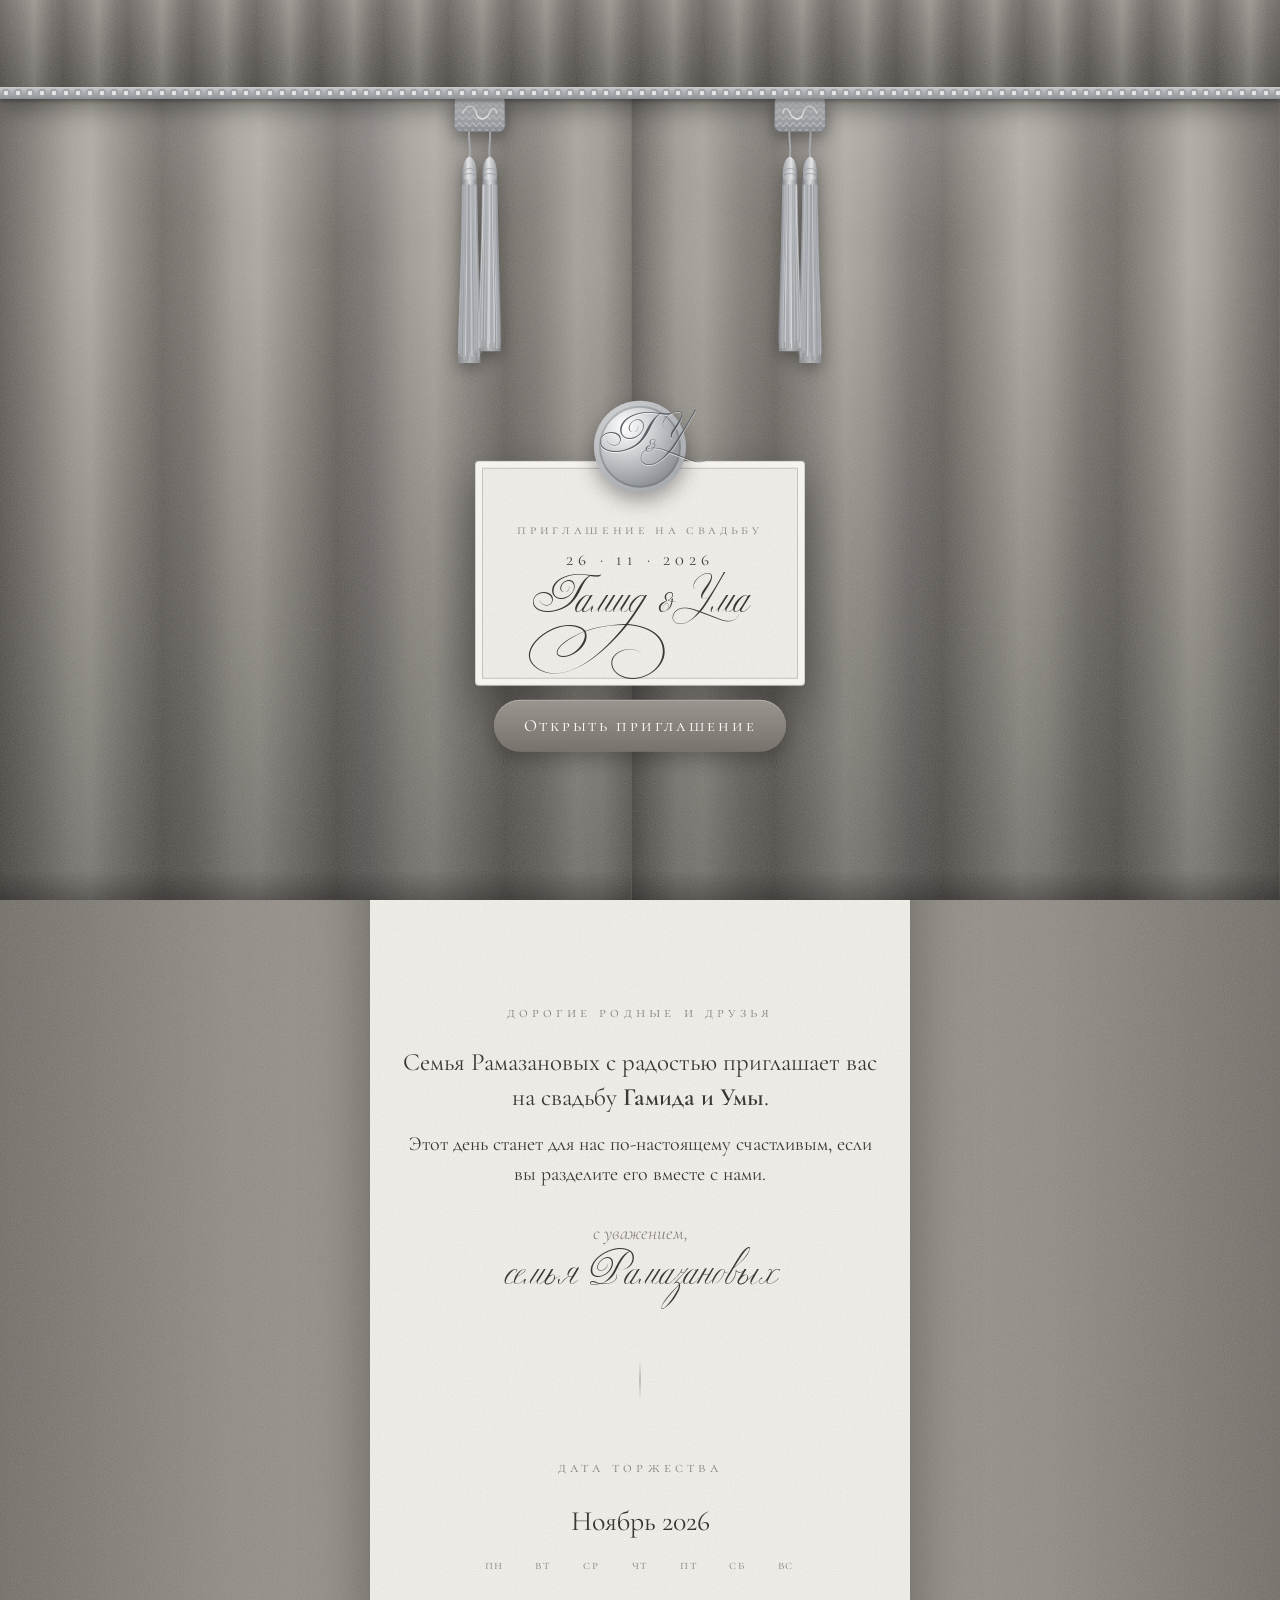
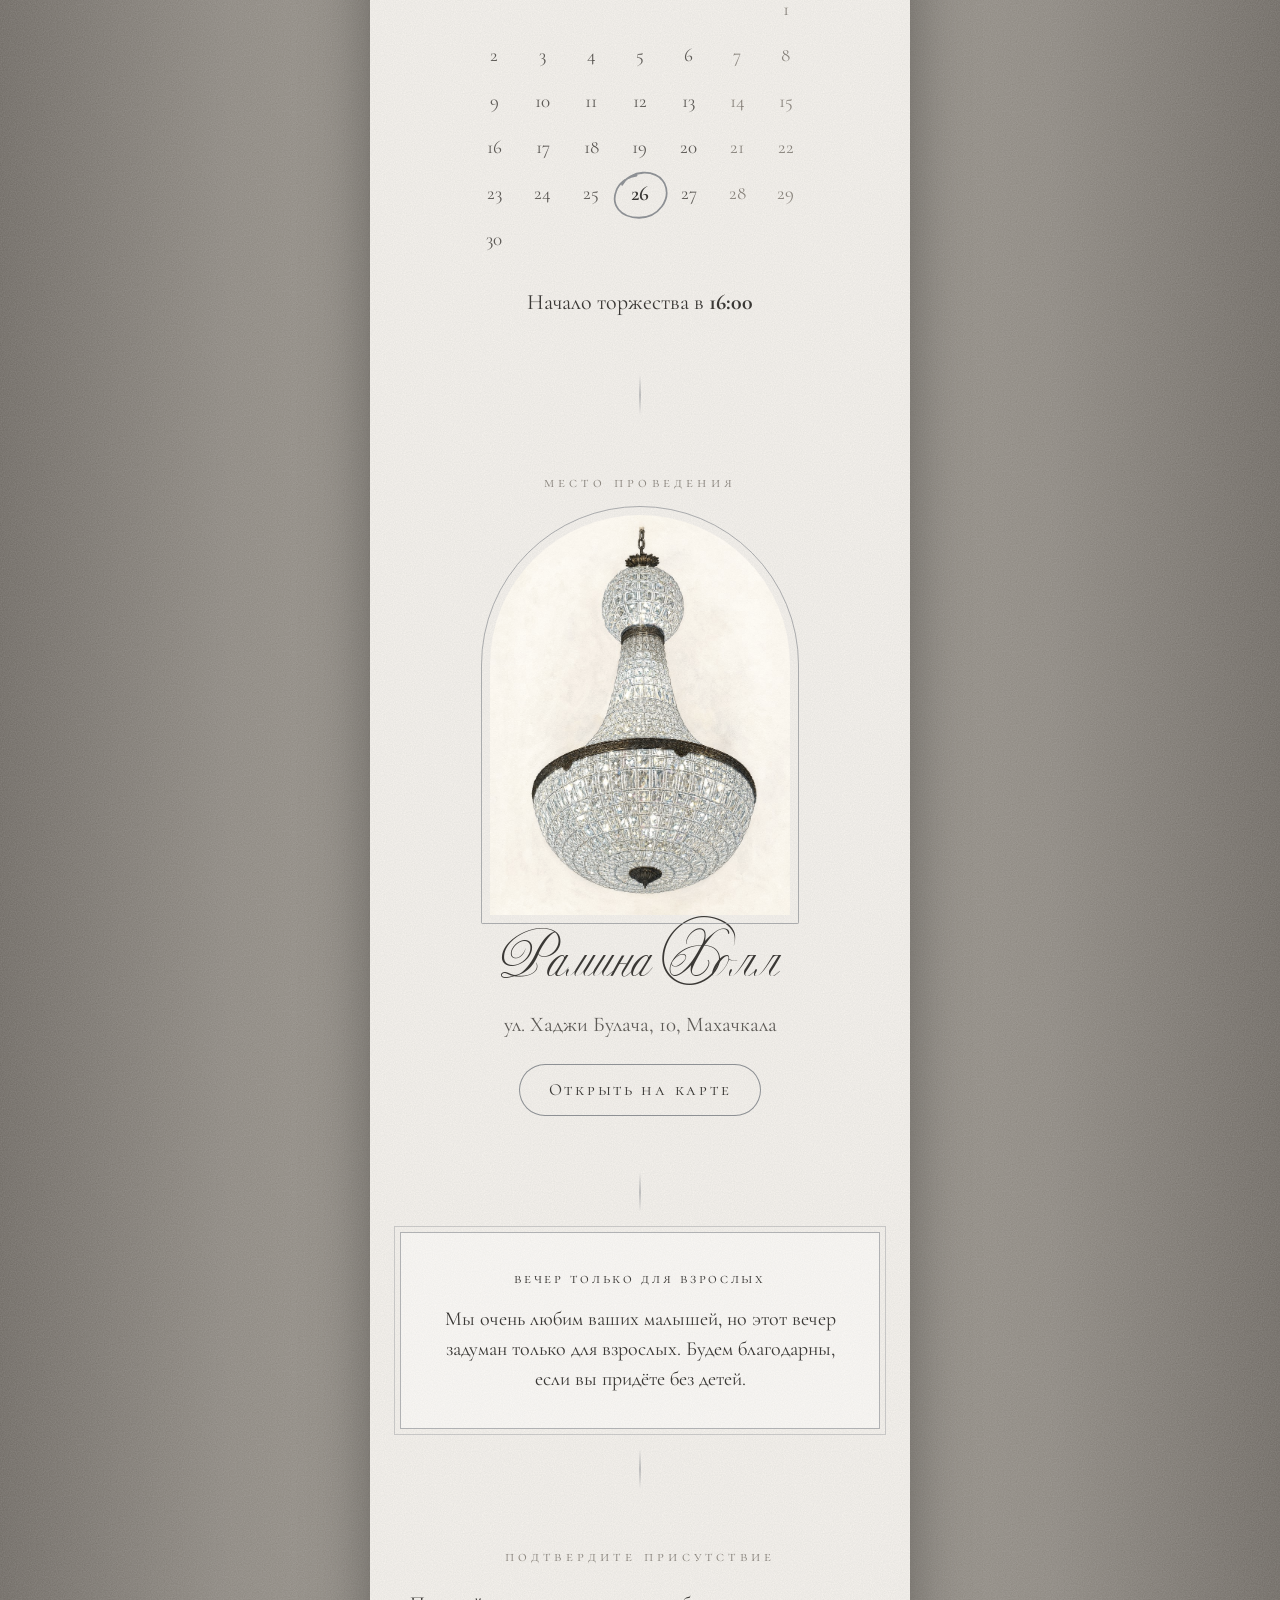
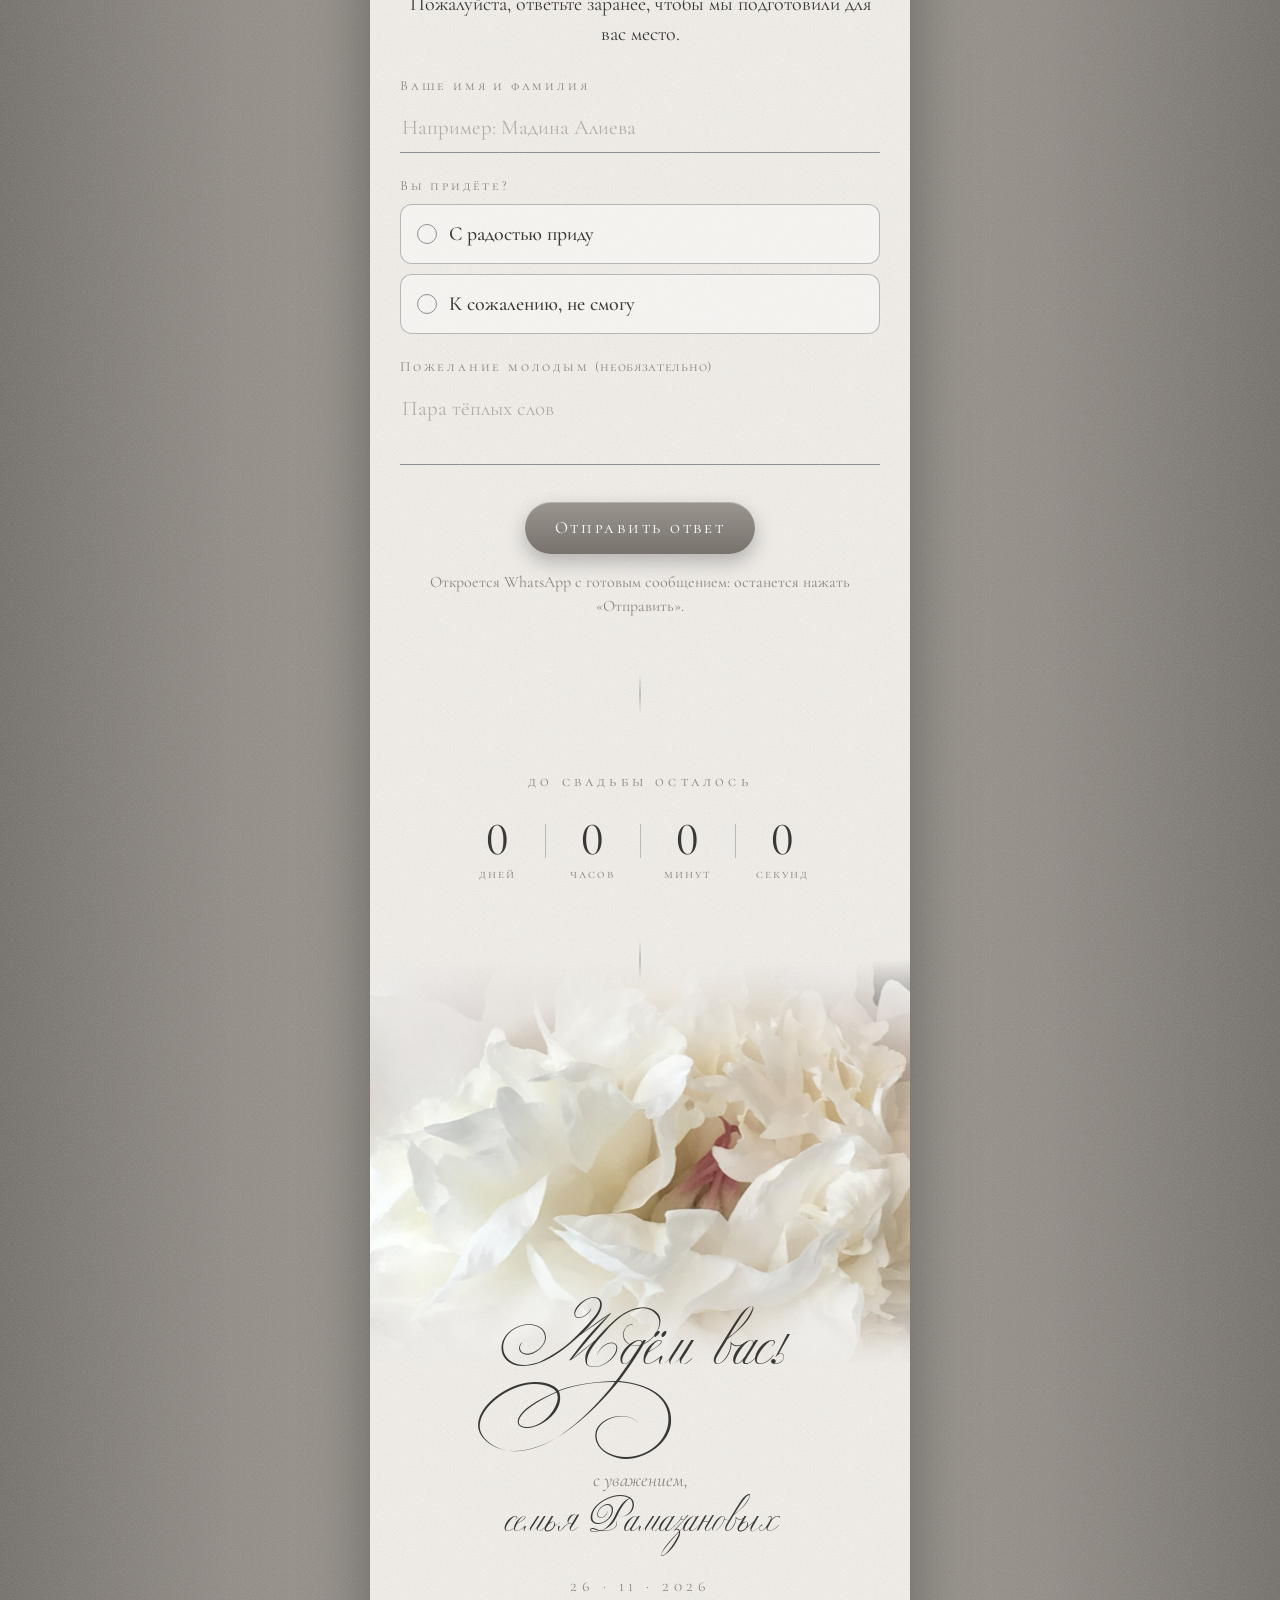
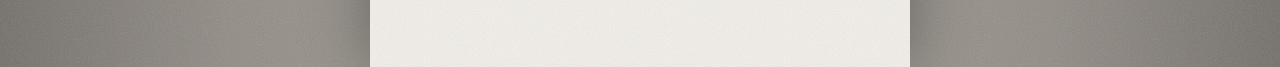
==== index.html @ 32ce9233 "Свадебное приглашение: Гамид & Ума, 26.11.2026 Co-Authored-By: Claude Opus 5.5 <noreply@anthropic.co" ====
<!doctype html>
<html lang="ru">
<head>
  <meta charset="utf-8">
  <meta name="viewport" content="width=device-width, initial-scale=1, viewport-fit=cover">
  <title>Гамид & Ума · 26 ноября 2026</title>
  <meta name="description" content="Приглашение на свадьбу Гамида и Умы. 26 ноября 2026, «Рамина Холл», 16:00">
  <meta property="og:title" content="Гамид & Ума · 26 ноября 2026">
  <meta property="og:description" content="Приглашение на свадьбу. «Рамина Холл», начало в 16:00">
  <meta property="og:type" content="website">
  <meta property="og:image" content="https://atmosferaprintt.github.io/gamid-uma/assets/og.jpg">
  <meta name="theme-color" content="#8C8780">
  <link rel="preconnect" href="https://fonts.googleapis.com">
  <link rel="preconnect" href="https://fonts.gstatic.com" crossorigin>
  <link href="https://fonts.googleapis.com/css2?family=Cormorant+Garamond:ital,wght@0,400;0,500;0,600;1,400&family=Cormorant+SC:wght@400;500;600&display=swap" rel="stylesheet">
  <link rel="preload" href="assets/EkaterinaVelikaya.ttf" as="font" type="font/ttf" crossorigin>
  <link rel="stylesheet" href="style.css">
</head>
<body class="locked">

  <!-- Заставка: бархатный занавес с кистями, открывается по нажатию -->
  <div id="stage" aria-label="Приглашение закрыто занавесом">
    <div class="pelmet"><span class="braid"></span></div>
    <div class="curtain left"><div class="tieback" data-side="left"></div></div>
    <div class="curtain right"><div class="tieback" data-side="right"></div></div>
    <div class="seal-wrap">
      <div class="seal" aria-hidden="true"><span>Г<i>&</i>У</span></div>
      <div class="seal-card">
        <div class="sc-small">приглашение на свадьбу</div>
        <div class="sc-date">26 · 11 · 2026</div>
        <div class="sc-names">Гамид & Ума</div>
      </div>
      <button id="open" class="btn">Открыть приглашение</button>
    </div>
  </div>

  <main id="page">
    <!-- Обложка -->
    <section class="hero">
      <img class="garland" src="assets/eucalyptus.jpg" alt="">
      <div class="kicker reveal">приглашение на свадьбу</div>
      <h1 class="names reveal">
        <span>Гамид</span>
        <span class="amp" aria-label="и">&</span>
        <span>Ума</span>
      </h1>
      <div class="rule reveal"><i></i></div>
      <div class="hero-date reveal">26 ноября 2026</div>
      <div class="hero-sub reveal">четверг · 16:00</div>
      <div class="scroll-hint" aria-hidden="true"><span></span></div>
    </section>

    <!-- Приглашение -->
    <section class="letter">
      <div class="kicker reveal">дорогие родные и друзья</div>
      <p class="lead reveal">Семья Рамазановых с радостью приглашает вас на&nbsp;свадьбу <b>Гамида и Умы</b>.</p>
      <p class="reveal">Этот день станет для нас по-настоящему счастливым, если вы разделите его вместе с&nbsp;нами.</p>
      <div class="sign reveal">
        <div class="sign-small">с уважением,</div>
        <div class="sign-script">семья Рамазановых</div>
      </div>
    </section>

    <!-- Дата -->
    <section class="date">
      <div class="kicker reveal">дата торжества</div>
      <div class="cal reveal" id="cal"></div>
      <div class="time reveal">Начало торжества в <b>16:00</b></div>
    </section>

    <!-- Место -->
    <section class="place">
      <div class="kicker reveal">место проведения</div>
      <figure class="arch reveal"><img src="assets/chandelier.jpg" alt="" loading="lazy"></figure>
      <h2 class="venue reveal">Рамина Холл</h2>
      <div class="address reveal">ул. Хаджи Булача, 10, Махачкала</div>
      <a class="btn btn-line reveal" id="map" target="_blank" rel="noopener">Открыть на карте</a>
    </section>

    <!-- Без детей -->
    <section class="adults">
      <div class="frame reveal">
        <div class="kicker">вечер только для взрослых</div>
        <p>Мы очень любим ваших малышей, но этот вечер задуман только для взрослых. Будем благодарны, если вы придёте без&nbsp;детей.</p>
      </div>
    </section>

    <!-- Подтверждение -->
    <section class="rsvp" id="rsvp">
      <div class="kicker reveal">подтвердите присутствие</div>
      <p class="reveal">Пожалуйста, ответьте заранее, чтобы мы подготовили для вас место.</p>
      <form id="rsvp-form" class="reveal" novalidate>
        <label class="field">
          <span>Ваше имя и фамилия</span>
          <input name="name" type="text" autocomplete="name" placeholder="Например: Мадина Алиева" required>
        </label>
        <div class="field">
          <span>Вы придёте?</span>
          <div class="choice">
            <label><input type="radio" name="go" value="yes" required><b>С радостью приду</b></label>
            <label><input type="radio" name="go" value="no"><b>К сожалению, не смогу</b></label>
          </div>
        </div>
        <div class="field guests hidden">
          <span>Сколько вас будет?</span>
          <div class="stepper">
            <button type="button" data-d="-1" aria-label="Меньше">−</button>
            <output name="count">1</output>
            <button type="button" data-d="1" aria-label="Больше">+</button>
          </div>
          <small>Только взрослые: вечер без детей</small>
        </div>
        <label class="field">
          <span>Пожелание молодым <em>(необязательно)</em></span>
          <textarea name="note" rows="2" placeholder="Пара тёплых слов"></textarea>
        </label>
        <div class="form-error" hidden></div>
        <button class="btn" type="submit">Отправить ответ</button>
        <small class="how">Откроется WhatsApp с готовым сообщением: останется нажать «Отправить».</small>
      </form>
      <div class="thanks" hidden>
        <div class="sign-script">Спасибо!</div>
        <p></p>
        <a class="btn" id="wa-again" target="_blank" rel="noopener">Открыть WhatsApp</a>
        <div><button class="link" type="button" id="again">Изменить ответ</button></div>
      </div>
    </section>

    <!-- Обратный отсчёт -->
    <section class="countdown">
      <div class="kicker reveal">до свадьбы осталось</div>
      <div class="cd reveal" id="cd">
        <div><b data-u="d">0</b><span>дней</span></div>
        <div><b data-u="h">0</b><span>часов</span></div>
        <div><b data-u="m">0</b><span>минут</span></div>
        <div><b data-u="s">0</b><span>секунд</span></div>
      </div>
    </section>

    <!-- Финал -->
    <section class="finale">
      <img class="finale-img" src="assets/peony-wide.jpg" alt="">
      <div class="finale-text">
        <div class="names small reveal">Ждём вас!</div>
        <div class="sign reveal">
          <div class="sign-small">с уважением,</div>
          <div class="sign-script">семья Рамазановых</div>
        </div>
        <div class="footer-date reveal">26 · 11 · 2026</div>
      </div>
    </section>
  </main>

  <script src="app.js"></script>
</body>
</html>
---- style.css ----
/* Гамид & Ума · 26.11.2026. Серый бархат и серебро, европейская классика */
@font-face { font-family: 'Ekaterina'; src: url('assets/EkaterinaVelikaya.ttf') format('truetype'); font-display: swap; }

:root {
  --velvet: #8C8780;
  --velvet-deep: #615C56;
  --velvet-light: #ABA69E;
  --silver: #B6B8BA;
  --silver-deep: #8D9094;
  --paper: #F6F3EE;
  --paper-2: #EFEBE4;
  --ink: #3A3835;
  --muted: #8A857E;
  --serif: 'Cormorant Garamond', 'Times New Roman', serif;
  --caps: 'Cormorant SC', 'Cormorant Garamond', serif;
  --script: 'Ekaterina', 'Cormorant Garamond', serif;
  /* бархатный ворс: мелкий шум поверх складок */
  --grain: url("data:image/svg+xml;utf8,<svg xmlns='http://www.w3.org/2000/svg' width='180' height='180'><filter id='n'><feTurbulence type='fractalNoise' baseFrequency='.85' numOctaves='2' stitchTiles='stitch'/><feColorMatrix values='0 0 0 0 1  0 0 0 0 1  0 0 0 0 1  0 0 0 .16 0'/></filter><rect width='100%25' height='100%25' filter='url(%23n)'/></svg>");
  --grain-dark: url("data:image/svg+xml;utf8,<svg xmlns='http://www.w3.org/2000/svg' width='180' height='180'><filter id='n'><feTurbulence type='fractalNoise' baseFrequency='.9' numOctaves='2' stitchTiles='stitch'/><feColorMatrix values='0 0 0 0 0  0 0 0 0 0  0 0 0 0 0  0 0 0 .07 0'/></filter><rect width='100%25' height='100%25' filter='url(%23n)'/></svg>");
}

* { box-sizing: border-box; margin: 0; padding: 0; }
html { -webkit-text-size-adjust: 100%; scroll-behavior: smooth; }
body {
  font-family: var(--serif); color: var(--ink); font-size: 20px; line-height: 1.5;
  background-color: var(--velvet);
  background-image: var(--grain), linear-gradient(90deg, #6f6a64, #8c8780 18%, #9d988f 50%, #8c8780 82%, #6f6a64);
  min-height: 100vh;
}
body.locked { overflow: hidden; height: 100vh; }
img { display: block; max-width: 100%; }
.hidden { display: none !important; }

/* ================= ЗАНАВЕС ================= */
#stage { position: fixed; inset: 0; z-index: 50; overflow: hidden; }
.curtain {
  position: absolute; top: 0; bottom: 0; width: 50.6%;
  transition: transform 1.9s cubic-bezier(.72,0,.18,1), filter 1.9s;
  will-change: transform;
}
/* ткань: широкие мягкие складки бархата, свет сверху, ворс */
.curtain::before {
  content: ''; position: absolute; inset: 0;
  background-color: var(--velvet);
  background-image:
    var(--grain),
    radial-gradient(ellipse 70% 30% at 55% 6%, rgba(255,255,255,.16), transparent 70%),
    linear-gradient(180deg, rgba(255,255,255,.05) 0%, transparent 30%, rgba(0,0,0,.32) 100%),
    linear-gradient(90deg,
      #625d58 0%, #7d7872 5%, #a29d95 11%, #aaa59d 14%, #8c8780 19%, #6c6761 25%,
      #7a756f 30%, #9f9a92 36%, #a8a39b 40%, #8a857e 46%, #6a655f 52%,
      #787370 57%, #9c978f 63%, #a6a199 67%, #8b8680 72%, #6e6963 78%,
      #7f7a74 83%, #a19c94 89%, #9a958e 93%, #7a756f 97%, #5e5954 100%);
}
.curtain::after {
  content: ''; position: absolute; left: 0; right: 0; bottom: 0; height: 30px;
  background: linear-gradient(180deg, transparent, rgba(0,0,0,.25));
}
.curtain.left { left: 0; transform-origin: left center; box-shadow: inset -22px 0 30px -16px rgba(0,0,0,.5); }
.curtain.right { right: 0; transform-origin: right center; box-shadow: inset 22px 0 30px -16px rgba(0,0,0,.5); }
.curtain.right::before { transform: scaleX(-1); }
.pelmet {
  position: absolute; z-index: 3; top: 0; left: 0; right: 0; height: 11vh; min-height: 64px;
  background-color: var(--velvet-deep);
  background-image: var(--grain),
    linear-gradient(180deg, rgba(255,255,255,.08), rgba(0,0,0,.25)),
    repeating-linear-gradient(90deg, #5d5853 0, #7a756f 22px, #8f8a83 34px, #6a655f 52px, #5d5853 64px);
  box-shadow: 0 10px 24px rgba(0,0,0,.35);
  transition: transform 1.4s cubic-bezier(.72,0,.18,1) .5s;
}
/* серебряная тесьма по низу ламбрекена */
.braid {
  position: absolute; left: 0; right: 0; bottom: 0; height: 12px;
  background:
    radial-gradient(circle at 6px 6px, #e3e4e5 0 2px, #9fa2a6 2.6px 4px, transparent 4.6px) 0 0 / 12px 12px,
    linear-gradient(180deg, #c9cbcd, #8d9094);
  box-shadow: 0 2px 4px rgba(0,0,0,.3);
}
.tieback { position: absolute; top: max(10.4vh, 60px); width: clamp(60px, 9.4vh, 104px); z-index: 2; pointer-events: none; }
.curtain.left .tieback { right: 26%; transform: translateX(50%); }
.curtain.right .tieback { left: 26%; transform: translateX(-50%); }
.tieback svg { width: 100%; height: auto; overflow: visible; filter: drop-shadow(0 6px 8px rgba(0,0,0,.35)); }
.curtain.right .tieback svg { transform: scaleX(-1); }

.seal-wrap {
  position: absolute; z-index: 5; left: 50%; top: 64%; transform: translate(-50%, -50%);
  display: flex; flex-direction: column; align-items: center; gap: 14px; width: min(78vw, 330px);
  transition: opacity .7s, transform .9s cubic-bezier(.6,0,.2,1);
}
.seal {
  width: 92px; height: 92px; border-radius: 50%; display: grid; place-items: center; margin-bottom: -46px; position: relative; z-index: 2;
  background: radial-gradient(circle at 34% 28%, #ffffff 0, #e4e5e7 18%, #b5b8bc 46%, #8b8f94 72%, #6f7378 100%);
  box-shadow: 0 8px 20px rgba(0,0,0,.35), inset 0 0 0 5px rgba(255,255,255,.35), inset 0 0 0 7px rgba(110,114,120,.45);
}
.seal span { font-family: var(--script); font-size: 40px; color: #5c6066; text-shadow: 0 1px 0 rgba(255,255,255,.7); line-height: 1; padding-top: 6px; }
.seal i { font-style: normal; font-size: 26px; margin: 0 1px; }
.seal-card {
  width: 100%; text-align: center; padding: 58px 22px 22px;
  background: var(--paper) var(--grain-dark); border-radius: 4px;
  box-shadow: 0 18px 50px rgba(0,0,0,.35), inset 0 0 0 1px rgba(141,144,148,.35), inset 0 0 0 7px var(--paper), inset 0 0 0 8px rgba(141,144,148,.45);
}
.sc-small { font-family: var(--caps); font-size: 14px; letter-spacing: .26em; color: var(--muted); }
.sc-names { font-family: var(--script); font-size: 38px; line-height: 1.25; margin: 14px 0 30px; color: var(--ink); white-space: nowrap; }
.sc-date { font-family: var(--caps); font-size: 16px; letter-spacing: .3em; color: var(--ink); margin-top: 8px; }

.btn {
  display: inline-flex; align-items: center; justify-content: center; gap: 8px; min-height: 52px; padding: 0 30px;
  border: none; border-radius: 999px; cursor: pointer; text-decoration: none;
  font-family: var(--caps); font-size: 17px; letter-spacing: .16em; color: #fff;
  background: linear-gradient(180deg, #9a958e, #77726c);
  box-shadow: 0 8px 20px rgba(0,0,0,.25), inset 0 1px 0 rgba(255,255,255,.25);
  transition: transform .2s, box-shadow .2s;
}
.btn:active { transform: scale(.97); }
#open { animation: breathe 2.6s ease-in-out infinite; }
@keyframes breathe { 50% { box-shadow: 0 8px 30px rgba(255,255,255,.25), inset 0 1px 0 rgba(255,255,255,.25); } }
.btn-line { background: transparent; color: var(--ink); box-shadow: inset 0 0 0 1px var(--silver-deep); }

/* открытие: занавес расходится, ламбрекен уходит вверх */
#stage.open .curtain.left { transform: translateX(-104%) scaleX(.55); filter: brightness(.85); }
#stage.open .curtain.right { transform: translateX(104%) scaleX(.55); filter: brightness(.85); }
#stage.open .pelmet { transform: translateY(-110%); }
#stage.open .seal-wrap { opacity: 0; transform: translate(-50%, -46%) scale(.94); pointer-events: none; }
#stage.gone { display: none; }

/* ================= СТРАНИЦА ================= */
#page {
  max-width: 540px; margin: 0 auto; background: var(--paper) var(--grain-dark); overflow: hidden;
  box-shadow: 0 0 60px rgba(0,0,0,.35); min-height: 100vh;
}
section { padding: 76px 30px; text-align: center; position: relative; }
section + section:not(.letter)::before {
  content: ''; position: absolute; top: 0; left: 50%; width: 1px; height: 40px; transform: translate(-50%, -50%);
  background: linear-gradient(180deg, transparent, var(--silver-deep), transparent);
}
.kicker { font-family: var(--caps); font-size: 15px; letter-spacing: .28em; color: var(--muted); margin-bottom: 22px; }
p + p { margin-top: 14px; }

.hero { padding: 0 24px 90px; min-height: 100svh; display: flex; flex-direction: column; align-items: center; }
.garland { width: calc(100% + 48px); max-width: none; margin: 0 -24px 18px; mix-blend-mode: multiply; opacity: .95;
  -webkit-mask-image: linear-gradient(180deg, #000 62%, transparent 98%); mask-image: linear-gradient(180deg, #000 62%, transparent 98%); }
.names { font-family: var(--script); font-weight: 400; font-size: 84px; line-height: .98; display: flex; flex-direction: column; align-items: center; }
.names { position: relative; }
.names .amp { font-family: var(--serif); font-style: italic; font-size: 46px; color: var(--silver-deep); line-height: 1;
  position: absolute; left: calc(50% + 104px); top: 33%; }
.hero .names .amp { display: none; }
.names span:last-child { margin-top: 58px; }
.names.small { font-size: 54px; white-space: nowrap; margin-bottom: 78px; }
.rule { width: 190px; height: 14px; margin: 26px auto 18px; position: relative; }
.rule::before { content: ''; position: absolute; top: 50%; left: 0; right: 0; height: 1px; background: linear-gradient(90deg, transparent, var(--silver-deep), transparent); }
.rule i { position: absolute; left: 50%; top: 50%; width: 9px; height: 9px; border: 1px solid var(--silver-deep); background: var(--paper); transform: translate(-50%, -50%) rotate(45deg); }
.hero-date { font-size: 30px; letter-spacing: .02em; }
.hero-sub { font-family: var(--caps); font-size: 15px; letter-spacing: .3em; color: var(--muted); margin-top: 4px; }
.scroll-hint { margin-top: auto; padding-top: 34px; }
.scroll-hint span { display: block; width: 1px; height: 46px; margin: 0 auto; background: linear-gradient(180deg, var(--silver-deep), transparent); animation: drip 2.2s ease-in-out infinite; transform-origin: top; }
@keyframes drip { 0% { transform: scaleY(0); opacity: 1; } 60% { transform: scaleY(1); opacity: 1; } 100% { transform: scaleY(1); opacity: 0; } }

.letter .lead { font-size: 25px; line-height: 1.4; }
.letter b { font-weight: 600; }
.sign { margin-top: 30px; }
.sign-small { font-style: italic; color: var(--muted); font-size: 19px; }
.sign-script { font-family: var(--script); font-size: 34px; line-height: 1.3; margin-top: 12px; white-space: nowrap; }

/* календарь */
.cal { max-width: 340px; margin: 0 auto; }
.cal-h { font-size: 28px; margin-bottom: 14px; }
.cal-grid { display: grid; grid-template-columns: repeat(7, 1fr); row-gap: 6px; }
.cal-grid .wd { font-family: var(--caps); font-size: 13px; letter-spacing: .12em; color: var(--muted); padding-bottom: 8px; }
.cal-grid .d { height: 40px; display: grid; place-items: center; font-size: 19px; position: relative; color: #5d5a56; }
.cal-grid .d.off { color: transparent; }
.cal-grid .d.we { color: var(--muted); }
.cal-grid .d.hit { font-weight: 600; color: var(--ink); font-size: 21px; }
.cal-grid .d.hit svg { position: absolute; inset: -9px -6px; width: calc(100% + 12px); height: calc(100% + 18px); overflow: visible; }
.cal-grid .d.hit path { fill: none; stroke: var(--silver-deep); stroke-width: 1.4; stroke-linecap: round; stroke-dasharray: 160; stroke-dashoffset: 160; transition: stroke-dashoffset 1.6s ease .3s; }
.cal.in .d.hit path { stroke-dashoffset: 0; }
.time { margin-top: 26px; font-size: 22px; }

/* место */
.arch { width: 72%; max-width: 300px; margin: 0 auto 30px; aspect-ratio: 3 / 4; border-radius: 999px 999px 4px 4px; position: relative; }
.arch::after { content: ''; position: absolute; inset: -9px; border: 1px solid rgba(141,144,148,.7); border-radius: 999px 999px 8px 8px; pointer-events: none; }
.arch img { width: 100%; height: 100%; object-fit: cover; border-radius: inherit; filter: saturate(.55) contrast(1.02); }
.venue { font-family: var(--script); font-weight: 400; font-size: 46px; line-height: 1.25; white-space: nowrap; }
.address { font-size: 21px; color: #5d5a56; margin: 6px 0 24px; }

/* без детей */
.adults { padding-top: 40px; padding-bottom: 40px; }
.frame { padding: 34px 26px; border: 1px solid rgba(141,144,148,.65); outline: 1px solid rgba(141,144,148,.4); outline-offset: 5px; background: rgba(255,255,255,.35); }
.frame .kicker { color: var(--ink); margin-bottom: 14px; letter-spacing: .18em; }
.frame p { font-size: 20px; }

/* анкета */
.rsvp > p { margin-bottom: 26px; }
#rsvp-form { text-align: left; display: flex; flex-direction: column; gap: 22px; }
.field > span { display: block; font-family: var(--caps); font-size: 14px; letter-spacing: .2em; color: var(--muted); margin-bottom: 8px; }
.field em { font-style: normal; text-transform: none; letter-spacing: .05em; }
.field input, .field textarea {
  width: 100%; font: inherit; font-size: 21px; color: var(--ink); background: transparent; border: none; border-bottom: 1px solid var(--silver-deep);
  padding: 8px 2px; border-radius: 0; outline: none; resize: none;
}
.field input:focus, .field textarea:focus { border-bottom-color: var(--ink); }
.field input::placeholder, .field textarea::placeholder { color: #b3ada5; }
.choice { display: flex; flex-direction: column; gap: 10px; }
.choice label { display: flex; align-items: center; gap: 12px; padding: 14px 16px; border: 1px solid rgba(141,144,148,.6); border-radius: 12px; cursor: pointer; background: rgba(255,255,255,.4); transition: background .2s, border-color .2s; }
.choice input { appearance: none; width: 20px; height: 20px; border-radius: 50%; border: 1px solid var(--silver-deep); flex: none; display: grid; place-items: center; margin: 0; }
.choice input:checked::after { content: ''; width: 10px; height: 10px; border-radius: 50%; background: var(--velvet-deep); }
.choice label:has(input:checked) { background: #fff; border-color: var(--velvet); }
.choice b { font-weight: 500; font-size: 20px; }
.stepper { display: inline-flex; align-items: center; gap: 18px; }
.stepper button { width: 44px; height: 44px; border-radius: 50%; border: 1px solid var(--silver-deep); background: transparent; font-size: 24px; color: var(--ink); cursor: pointer; }
.stepper output { font-size: 28px; min-width: 24px; text-align: center; }
.field small, .how { display: block; color: var(--muted); font-size: 16px; margin-top: 6px; }
.how { text-align: center; margin-top: -6px; }
#rsvp-form .btn { align-self: center; margin-top: 6px; }
.form-error { color: #9b3b32; font-size: 18px; text-align: center; }
.thanks p { margin: 8px 0 22px; }
.link { margin-top: 16px; background: none; border: none; font: inherit; font-size: 18px; color: var(--muted); text-decoration: underline; text-underline-offset: 4px; cursor: pointer; }

/* обратный отсчёт */
.cd { display: grid; grid-template-columns: repeat(4, 1fr); max-width: 380px; margin: 0 auto; }
.cd div { display: flex; flex-direction: column; align-items: center; position: relative; }
.cd div + div::before { content: ''; position: absolute; left: 0; top: 10px; height: 34px; width: 1px; background: rgba(141,144,148,.55); }
.cd b { font-weight: 400; font-size: 46px; line-height: 1.1; font-variant-numeric: lining-nums tabular-nums; }
.cd span { font-family: var(--caps); font-size: 13px; letter-spacing: .16em; color: var(--muted); }

/* финал */
.finale { padding: 0 0 70px; }
.finale-img { width: 100%; aspect-ratio: 4 / 3; object-fit: cover; filter: saturate(.6);
  -webkit-mask-image: linear-gradient(180deg, transparent 0%, #000 30%, #000 70%, transparent 100%);
  mask-image: linear-gradient(180deg, transparent 0%, #000 30%, #000 70%, transparent 100%); }
.finale-text { margin-top: -30px; padding: 0 30px; position: relative; }
.footer-date { font-family: var(--caps); letter-spacing: .3em; color: var(--muted); margin-top: 24px; font-size: 15px; }

/* появление при прокрутке */
.reveal { opacity: 0; transform: translateY(18px); transition: opacity 1s ease, transform 1s ease; }
.reveal.in { opacity: 1; transform: none; }

@media (max-width: 380px) {
  body { font-size: 19px; }
  .names { font-size: 72px; }
  .sign-script { font-size: 30px; }
  .venue { font-size: 40px; }
  .sc-names { font-size: 34px; }
  section { padding-left: 22px; padding-right: 22px; }
}

@media (prefers-reduced-motion: reduce) {
  .curtain, .pelmet, .seal-wrap, .reveal { transition-duration: .01s !important; }
  #stage.open { opacity: 0; transition: opacity .6s; }
  #open, .scroll-hint span { animation: none; }
}
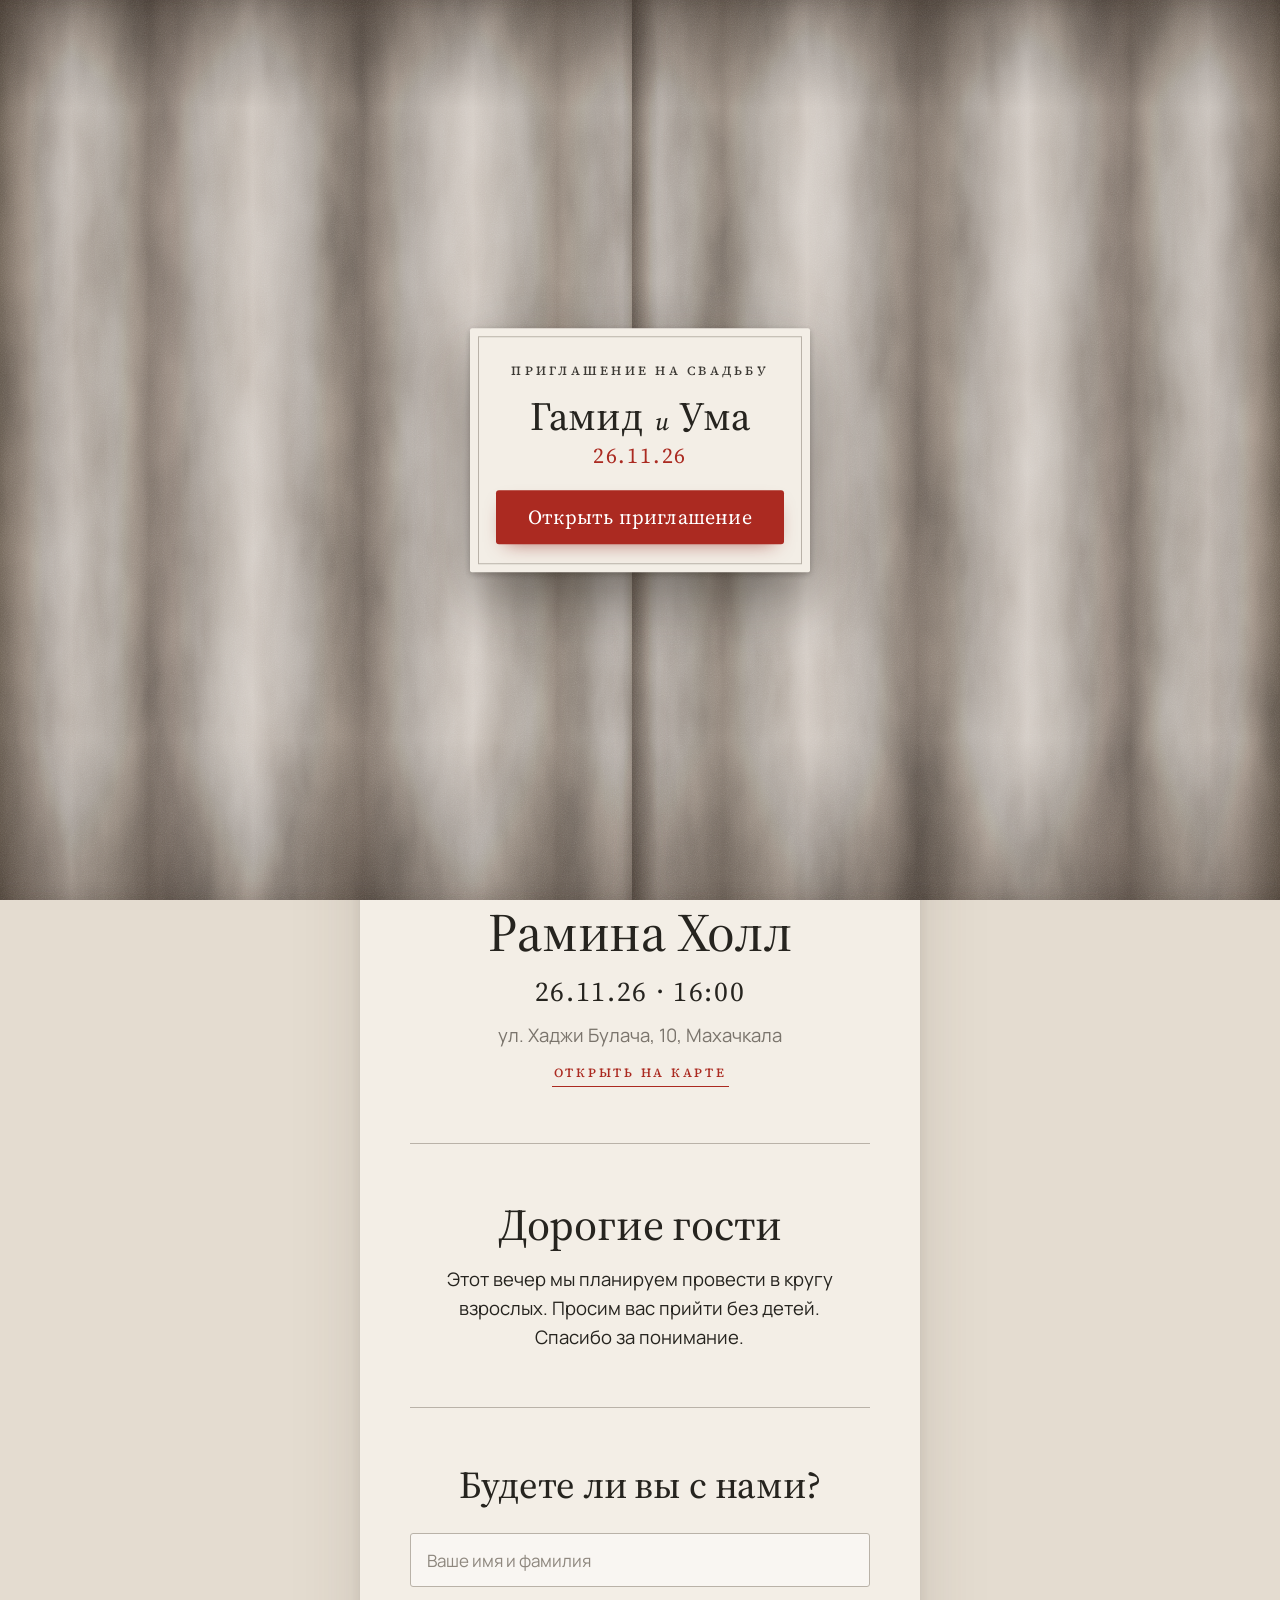
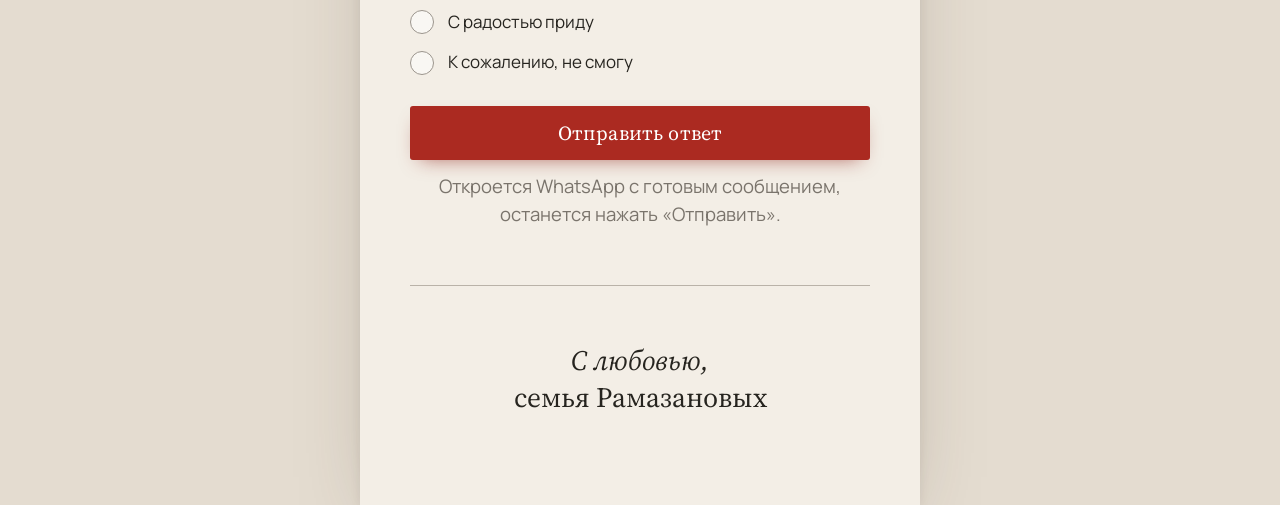
==== commit dc2f45e3: "Новый дизайн по макету: светлая классика, шторы с красным бантом, анимация Заставка с закрытым барха" ====
--- a/index.html
+++ b/index.html
@@ -3,152 +3,109 @@
 <head>
   <meta charset="utf-8">
   <meta name="viewport" content="width=device-width, initial-scale=1, viewport-fit=cover">
-  <title>Гамид & Ума · 26 ноября 2026</title>
+  <title>Гамид и Ума · 26.11.26</title>
   <meta name="description" content="Приглашение на свадьбу Гамида и Умы. 26 ноября 2026, «Рамина Холл», 16:00">
-  <meta property="og:title" content="Гамид & Ума · 26 ноября 2026">
+  <meta property="og:title" content="Гамид и Ума · 26.11.26">
   <meta property="og:description" content="Приглашение на свадьбу. «Рамина Холл», начало в 16:00">
   <meta property="og:type" content="website">
   <meta property="og:image" content="https://atmosferaprintt.github.io/gamid-uma/assets/og.jpg">
-  <meta name="theme-color" content="#8C8780">
+  <meta name="theme-color" content="#F3EEE6">
+  <link rel="icon" href="data:image/svg+xml,%3Csvg xmlns='http://www.w3.org/2000/svg' viewBox='0 0 64 64'%3E%3Crect width='64' height='64' rx='14' fill='%23F3EEE6'/%3E%3Ctext x='32' y='44' font-family='Georgia,serif' font-size='34' text-anchor='middle' fill='%23AB2A21'%3E%D0%93%D0%A3%3C/text%3E%3C/svg%3E">
   <link rel="preconnect" href="https://fonts.googleapis.com">
   <link rel="preconnect" href="https://fonts.gstatic.com" crossorigin>
-  <link href="https://fonts.googleapis.com/css2?family=Cormorant+Garamond:ital,wght@0,400;0,500;0,600;1,400&family=Cormorant+SC:wght@400;500;600&display=swap" rel="stylesheet">
-  <link rel="preload" href="assets/EkaterinaVelikaya.ttf" as="font" type="font/ttf" crossorigin>
+  <link href="https://fonts.googleapis.com/css2?family=Source+Serif+4:ital,opsz,wght@0,8..60,400..600;1,8..60,400..600&family=Manrope:wght@400;500&display=swap" rel="stylesheet">
+  <link rel="preload" href="assets/curtain-left.webp" as="image">
+  <link rel="preload" href="assets/curtain-right.webp" as="image">
   <link rel="stylesheet" href="style.css">
+  <noscript><style>#cover { display: none } body.locked { overflow: auto } .rv, .hero .a { opacity: 1 !important; transform: none !important; filter: none !important }</style></noscript>
 </head>
 <body class="locked">
 
-  <!-- Заставка: бархатный занавес с кистями, открывается по нажатию -->
-  <div id="stage" aria-label="Приглашение закрыто занавесом">
-    <div class="pelmet"><span class="braid"></span></div>
-    <div class="curtain left"><div class="tieback" data-side="left"></div></div>
-    <div class="curtain right"><div class="tieback" data-side="right"></div></div>
-    <div class="seal-wrap">
-      <div class="seal" aria-hidden="true"><span>Г<i>&</i>У</span></div>
-      <div class="seal-card">
-        <div class="sc-small">приглашение на свадьбу</div>
-        <div class="sc-date">26 · 11 · 2026</div>
-        <div class="sc-names">Гамид & Ума</div>
-      </div>
-      <button id="open" class="btn">Открыть приглашение</button>
+  <!-- Заставка: закрытый бархатный занавес -->
+  <div id="cover">
+    <div class="drape left"></div>
+    <div class="drape right"></div>
+    <div class="cover-card">
+      <div class="eyebrow">приглашение на свадьбу</div>
+      <div class="cover-names">Гамид <i>и</i> Ума</div>
+      <div class="cover-date">26.11.26</div>
+      <button id="open" class="btn" type="button">Открыть приглашение</button>
     </div>
   </div>
 
-  <main id="page">
-    <!-- Обложка -->
-    <section class="hero">
-      <img class="garland" src="assets/eucalyptus.jpg" alt="">
-      <div class="kicker reveal">приглашение на свадьбу</div>
-      <h1 class="names reveal">
-        <span>Гамид</span>
-        <span class="amp" aria-label="и">&</span>
-        <span>Ума</span>
+  <main class="page">
+    <header class="hero">
+      <img class="curtain l" src="assets/curtain-left.webp" alt="">
+      <img class="curtain r" src="assets/curtain-right.webp" alt="">
+      <h1 class="names">
+        <span class="a w1">Гамид</span>
+        <span class="a and">и</span>
+        <span class="a w2">Ума</span>
       </h1>
-      <div class="rule reveal"><i></i></div>
-      <div class="hero-date reveal">26 ноября 2026</div>
-      <div class="hero-sub reveal">четверг · 16:00</div>
-      <div class="scroll-hint" aria-hidden="true"><span></span></div>
+      <div class="a date">26.11.26</div>
+    </header>
+
+    <section class="block intro">
+      <h2 class="rv">Дорогие родные<br>и близкие!</h2>
+      <p class="rv">Приглашаем вас разделить с&nbsp;нами радость нашего свадебного дня.</p>
     </section>
 
-    <!-- Приглашение -->
-    <section class="letter">
-      <div class="kicker reveal">дорогие родные и друзья</div>
-      <p class="lead reveal">Семья Рамазановых с радостью приглашает вас на&nbsp;свадьбу <b>Гамида и Умы</b>.</p>
-      <p class="reveal">Этот день станет для нас по-настоящему счастливым, если вы разделите его вместе с&nbsp;нами.</p>
-      <div class="sign reveal">
-        <div class="sign-small">с уважением,</div>
-        <div class="sign-script">семья Рамазановых</div>
+    <hr class="rule">
+
+    <section class="block place">
+      <div class="eyebrow rv">место и время</div>
+      <h2 class="venue rv">Рамина Холл</h2>
+      <div class="when rv">26.11.26 · 16:00</div>
+      <p class="addr rv">ул. Хаджи Булача, 10, Махачкала</p>
+      <a class="map rv" id="map" target="_blank" rel="noopener">Открыть на карте</a>
+    </section>
+
+    <hr class="rule">
+
+    <section class="block adults">
+      <h2 class="rv">Дорогие гости</h2>
+      <p class="rv">Этот вечер мы планируем провести в&nbsp;кругу взрослых. Просим вас прийти без&nbsp;детей. Спасибо за&nbsp;понимание.</p>
+    </section>
+
+    <hr class="rule">
+
+    <section class="block rsvp">
+      <h2 class="rv">Будете ли вы с&nbsp;нами?</h2>
+      <form id="rsvp-form" class="rv" novalidate>
+        <input class="inp" name="name" type="text" autocomplete="name" placeholder="Ваше имя и фамилия" aria-label="Ваше имя и фамилия">
+        <div class="radios" role="radiogroup" aria-label="Вы придёте?">
+          <label class="radio"><input type="radio" name="go" value="yes"><span class="dot"></span>С радостью приду</label>
+          <label class="radio"><input type="radio" name="go" value="no"><span class="dot"></span>К сожалению, не смогу</label>
+        </div>
+        <div class="count" aria-hidden="true">
+          <div class="count-in">
+            <span>Сколько вас будет?</span>
+            <div class="stepper">
+              <button type="button" data-d="-1" aria-label="Меньше">−</button>
+              <output name="count">1</output>
+              <button type="button" data-d="1" aria-label="Больше">+</button>
+            </div>
+            <small>Только взрослые</small>
+          </div>
+        </div>
+        <div class="form-error" role="alert" hidden></div>
+        <button class="btn" type="submit">Отправить ответ</button>
+        <p class="hint">Откроется WhatsApp с готовым сообщением, останется нажать «Отправить».</p>
+      </form>
+      <div class="thanks" hidden>
+        <div class="thanks-title">Спасибо!</div>
+        <p></p>
+        <a class="btn" id="wa-again" target="_blank" rel="noopener">Открыть WhatsApp</a>
+        <button class="link" type="button" id="again">Изменить ответ</button>
       </div>
     </section>
 
-    <!-- Дата -->
-    <section class="date">
-      <div class="kicker reveal">дата торжества</div>
-      <div class="cal reveal" id="cal"></div>
-      <div class="time reveal">Начало торжества в <b>16:00</b></div>
-    </section>
+    <hr class="rule">
 
-    <!-- Место -->
-    <section class="place">
-      <div class="kicker reveal">место проведения</div>
-      <figure class="arch reveal"><img src="assets/chandelier.jpg" alt="" loading="lazy"></figure>
-      <h2 class="venue reveal">Рамина Холл</h2>
-      <div class="address reveal">ул. Хаджи Булача, 10, Махачкала</div>
-      <a class="btn btn-line reveal" id="map" target="_blank" rel="noopener">Открыть на карте</a>
-    </section>
-
-    <!-- Без детей -->
-    <section class="adults">
-      <div class="frame reveal">
-        <div class="kicker">вечер только для взрослых</div>
-        <p>Мы очень любим ваших малышей, но этот вечер задуман только для взрослых. Будем благодарны, если вы придёте без&nbsp;детей.</p>
-      </div>
-    </section>
-
-    <!-- Подтверждение -->
-    <section class="rsvp" id="rsvp">
-      <div class="kicker reveal">подтвердите присутствие</div>
-      <p class="reveal">Пожалуйста, ответьте заранее, чтобы мы подготовили для вас место.</p>
-      <form id="rsvp-form" class="reveal" novalidate>
-        <label class="field">
-          <span>Ваше имя и фамилия</span>
-          <input name="name" type="text" autocomplete="name" placeholder="Например: Мадина Алиева" required>
-        </label>
-        <div class="field">
-          <span>Вы придёте?</span>
-          <div class="choice">
-            <label><input type="radio" name="go" value="yes" required><b>С радостью приду</b></label>
-            <label><input type="radio" name="go" value="no"><b>К сожалению, не смогу</b></label>
-          </div>
-        </div>
-        <div class="field guests hidden">
-          <span>Сколько вас будет?</span>
-          <div class="stepper">
-            <button type="button" data-d="-1" aria-label="Меньше">−</button>
-            <output name="count">1</output>
-            <button type="button" data-d="1" aria-label="Больше">+</button>
-          </div>
-          <small>Только взрослые: вечер без детей</small>
-        </div>
-        <label class="field">
-          <span>Пожелание молодым <em>(необязательно)</em></span>
-          <textarea name="note" rows="2" placeholder="Пара тёплых слов"></textarea>
-        </label>
-        <div class="form-error" hidden></div>
-        <button class="btn" type="submit">Отправить ответ</button>
-        <small class="how">Откроется WhatsApp с готовым сообщением: останется нажать «Отправить».</small>
-      </form>
-      <div class="thanks" hidden>
-        <div class="sign-script">Спасибо!</div>
-        <p></p>
-        <a class="btn" id="wa-again" target="_blank" rel="noopener">Открыть WhatsApp</a>
-        <div><button class="link" type="button" id="again">Изменить ответ</button></div>
-      </div>
-    </section>
-
-    <!-- Обратный отсчёт -->
-    <section class="countdown">
-      <div class="kicker reveal">до свадьбы осталось</div>
-      <div class="cd reveal" id="cd">
-        <div><b data-u="d">0</b><span>дней</span></div>
-        <div><b data-u="h">0</b><span>часов</span></div>
-        <div><b data-u="m">0</b><span>минут</span></div>
-        <div><b data-u="s">0</b><span>секунд</span></div>
-      </div>
-    </section>
-
-    <!-- Финал -->
-    <section class="finale">
-      <img class="finale-img" src="assets/peony-wide.jpg" alt="">
-      <div class="finale-text">
-        <div class="names small reveal">Ждём вас!</div>
-        <div class="sign reveal">
-          <div class="sign-small">с уважением,</div>
-          <div class="sign-script">семья Рамазановых</div>
-        </div>
-        <div class="footer-date reveal">26 · 11 · 2026</div>
-      </div>
-    </section>
+    <footer class="block sign">
+      <em class="rv">С любовью,</em>
+      <div class="rv">семья Рамазановых</div>
+    </footer>
   </main>
 
   <script src="app.js"></script>
--- a/style.css
+++ b/style.css
@@ -1,250 +1,238 @@
-/* Гамид & Ума · 26.11.2026. Серый бархат и серебро, европейская классика */
-@font-face { font-family: 'Ekaterina'; src: url('assets/EkaterinaVelikaya.ttf') format('truetype'); font-display: swap; }
+/* Гамид и Ума · 26.11.26 · светлая классика: крем, серый бархат, красный акцент */
 
 :root {
-  --velvet: #8C8780;
-  --velvet-deep: #615C56;
-  --velvet-light: #ABA69E;
-  --silver: #B6B8BA;
-  --silver-deep: #8D9094;
-  --paper: #F6F3EE;
-  --paper-2: #EFEBE4;
-  --ink: #3A3835;
-  --muted: #8A857E;
-  --serif: 'Cormorant Garamond', 'Times New Roman', serif;
-  --caps: 'Cormorant SC', 'Cormorant Garamond', serif;
-  --script: 'Ekaterina', 'Cormorant Garamond', serif;
-  /* бархатный ворс: мелкий шум поверх складок */
-  --grain: url("data:image/svg+xml;utf8,<svg xmlns='http://www.w3.org/2000/svg' width='180' height='180'><filter id='n'><feTurbulence type='fractalNoise' baseFrequency='.85' numOctaves='2' stitchTiles='stitch'/><feColorMatrix values='0 0 0 0 1  0 0 0 0 1  0 0 0 0 1  0 0 0 .16 0'/></filter><rect width='100%25' height='100%25' filter='url(%23n)'/></svg>");
-  --grain-dark: url("data:image/svg+xml;utf8,<svg xmlns='http://www.w3.org/2000/svg' width='180' height='180'><filter id='n'><feTurbulence type='fractalNoise' baseFrequency='.9' numOctaves='2' stitchTiles='stitch'/><feColorMatrix values='0 0 0 0 0  0 0 0 0 0  0 0 0 0 0  0 0 0 .07 0'/></filter><rect width='100%25' height='100%25' filter='url(%23n)'/></svg>");
-}
-
-* { box-sizing: border-box; margin: 0; padding: 0; }
-html { -webkit-text-size-adjust: 100%; scroll-behavior: smooth; }
+  --cream: #F3EEE6;          /* точно как фон, под который вырезаны шторы */
+  --ink: #26241F;
+  --ink-soft: #3D3A35;
+  --muted: #7A746C;
+  --line: #B9B2A8;
+  --red: #AB2A21;
+  --red-deep: #8F1F18;
+  --serif: 'Source Serif 4', 'Times New Roman', Georgia, serif;
+  --sans: 'Manrope', -apple-system, 'Segoe UI', Roboto, sans-serif;
+  /* 1u = сотая ширины колонки (до 560px) */
+  --u: min(1vw, 5.6px);
+  --ease: cubic-bezier(.22, .68, .18, 1);
+  --ease-curtain: cubic-bezier(.62, .04, .22, 1);
+}
+
+* { box-sizing: border-box; }
+html { -webkit-text-size-adjust: 100%; }
 body {
-  font-family: var(--serif); color: var(--ink); font-size: 20px; line-height: 1.5;
-  background-color: var(--velvet);
-  background-image: var(--grain), linear-gradient(90deg, #6f6a64, #8c8780 18%, #9d988f 50%, #8c8780 82%, #6f6a64);
-  min-height: 100vh;
-}
-body.locked { overflow: hidden; height: 100vh; }
-img { display: block; max-width: 100%; }
-.hidden { display: none !important; }
-
-/* ================= ЗАНАВЕС ================= */
-#stage { position: fixed; inset: 0; z-index: 50; overflow: hidden; }
+  margin: 0;
+  background: var(--cream);
+  color: var(--ink);
+  font: 400 clamp(16px, 4.1vw, 18px)/1.55 var(--sans);
+  -webkit-font-smoothing: antialiased;
+}
+body.locked { overflow: hidden; height: 100svh; }
+h1, h2 { font-family: var(--serif); font-weight: 460; margin: 0; }
+p { margin: 0; }
+button { font: inherit; color: inherit; }
+
+/* ---------------- заставка: закрытый занавес ---------------- */
+#cover { position: fixed; inset: 0; z-index: 50; overflow: hidden; background: #2a241f; }
+.drape {
+  /* складки: крупные и неровные, как у тяжёлого бархата */
+  --folds: #5B5147 0%, #857A71 5%, #B4AAA1 11%, #9A9086 17%, #6C625A 23%, #7E736B 27%, #ACA298 34%,
+    #C6BCB3 39%, #A69C93 45%, #776D64 52%, #685E56 56%, #8F857C 62%, #B9AFA6 69%, #C9BFB6 73%,
+    #A3998F 79%, #7A7067 86%, #8F857C 91%, #A99F96 96%, #7A7067 100%;
+  --shade: linear-gradient(180deg, rgba(38, 30, 24, .55), rgba(38, 30, 24, 0) 12%, rgba(38, 30, 24, 0) 82%, rgba(38, 30, 24, .45));
+  position: absolute; top: 0; bottom: 0; width: 50.6%;
+  background-color: #8B7E77;
+  transition: transform 1.9s var(--ease-curtain), filter 1.9s var(--ease-curtain);
+  will-change: transform;
+}
+/* мятый бархат: вытянутые пятна света и тени */
+.drape::before {
+  content: ''; position: absolute; inset: 0; opacity: .42; mix-blend-mode: overlay;
+  background-image: url("data:image/svg+xml;utf8,<svg xmlns='http://www.w3.org/2000/svg' width='400' height='1400' preserveAspectRatio='none'><filter id='f' x='0' y='0'><feTurbulence type='fractalNoise' baseFrequency='.03 .004' numOctaves='4' seed='5'/><feColorMatrix type='saturate' values='0'/><feComponentTransfer><feFuncA type='linear' slope='0' intercept='1'/></feComponentTransfer></filter><rect width='100%25' height='100%25' filter='url(%23f)'/></svg>");
+  background-size: 100% 100%;
+}
+/* мелкий ворс */
+.drape::after {
+  content: ''; position: absolute; inset: 0; opacity: .5; mix-blend-mode: soft-light;
+  background-image: url("data:image/svg+xml;utf8,<svg xmlns='http://www.w3.org/2000/svg' width='160' height='160'><filter id='n'><feTurbulence type='fractalNoise' baseFrequency='.9' numOctaves='2' stitchTiles='stitch'/><feColorMatrix type='saturate' values='0'/></filter><rect width='100%25' height='100%25' filter='url(%23n)'/></svg>");
+}
+/* правая половина зеркальна левой: складки идут от центра */
+.drape.left { left: 0; transform-origin: left center; background-image: var(--shade), linear-gradient(90deg, var(--folds)); box-shadow: inset -26px 0 34px -18px rgba(30, 22, 16, .55); }
+.drape.right { right: 0; transform-origin: right center; background-image: var(--shade), linear-gradient(270deg, var(--folds)); box-shadow: inset 26px 0 34px -18px rgba(30, 22, 16, .55); }
+#cover.open .drape.left { transform: translateX(-102%) scaleX(.6); filter: brightness(.9); }
+#cover.open .drape.right { transform: translateX(102%) scaleX(.6); filter: brightness(.9); }
+#cover.open { background: transparent; transition: background .5s; }
+#cover.gone { display: none; }
+.cover-card .eyebrow { letter-spacing: clamp(.14em, .9vw, .26em); font-size: clamp(11px, 3.3vw, 12.5px); }
+.cover-card .btn { font-size: clamp(17px, 5.2vw, 20px); white-space: nowrap; }
+
+.cover-card {
+  position: absolute; left: 50%; top: 50%; transform: translate(-50%, -50%);
+  width: min(86vw, 340px); padding: 34px clamp(16px, 6vw, 26px) 28px; text-align: center;
+  background: var(--cream); border-radius: 2px;
+  box-shadow: 0 24px 60px rgba(25, 18, 12, .45), 0 2px 6px rgba(25, 18, 12, .25);
+  transition: opacity .5s var(--ease), transform .7s var(--ease);
+  animation: card-in 1.1s .2s var(--ease) both;
+}
+.cover-card::before { content: ''; position: absolute; inset: 8px; border: 1px solid var(--line); pointer-events: none; }
+@keyframes card-in { from { opacity: 0; transform: translate(-50%, -46%); } }
+#cover.open .cover-card { opacity: 0; transform: translate(-50%, -50%) scale(.94); pointer-events: none; }
+.cover-names { font: 460 clamp(32px, 10.4vw, 40px)/1.1 var(--serif); white-space: nowrap; margin: 14px 0 6px; }
+.cover-names i { font-size: .62em; margin: 0 .12em; }
+.cover-date { font: 400 22px/1 var(--serif); letter-spacing: .08em; color: var(--red); margin-bottom: 24px; }
+
+/* ---------------- общие элементы ---------------- */
+.page { max-width: 560px; margin: 0 auto; overflow: hidden; padding-bottom: 56px; background: var(--cream); }
+.eyebrow {
+  font: 500 12.5px/1.4 var(--serif); letter-spacing: .26em; text-transform: uppercase; color: var(--ink-soft);
+}
+.btn {
+  display: inline-flex; align-items: center; justify-content: center; position: relative; overflow: hidden;
+  width: 100%; min-height: 54px; padding: 12px 22px; border: 0; border-radius: 3px; cursor: pointer;
+  background: var(--red); color: #fff; text-decoration: none;
+  font: 400 20px/1.2 var(--serif); letter-spacing: .01em;
+  box-shadow: 0 8px 20px -10px rgba(143, 31, 24, .7);
+  transition: transform .2s var(--ease), background .3s;
+  -webkit-tap-highlight-color: transparent;
+}
+.btn:hover { background: var(--red-deep); }
+.btn:active { transform: scale(.98); }
+/* блик, пробегающий по кнопке */
+.btn::after {
+  content: ''; position: absolute; top: 0; bottom: 0; left: -60%; width: 40%;
+  background: linear-gradient(100deg, transparent, rgba(255, 255, 255, .28), transparent);
+  transform: skewX(-18deg); animation: shine 5.5s 2.4s ease-in-out infinite;
+}
+@keyframes shine { 0% { left: -60%; } 22%, 100% { left: 130%; } }
+
+.block { padding: 0 9%; text-align: center; }
+.block h2 { font-size: clamp(31px, 8.9vw, 44px); line-height: 1.12; letter-spacing: -.005em; }
+.block p { color: var(--ink); font-size: 1.03em; }
+.rule {
+  height: 1px; border: 0; margin: 36px 7.5%; background: var(--line);
+  transform: scaleX(0); transition: transform 1.3s var(--ease);
+}
+.rule.in { transform: none; }
+
+/* ---------------- обложка ---------------- */
+.hero { position: relative; height: calc(var(--u) * 93); text-align: center; z-index: 0; }
 .curtain {
-  position: absolute; top: 0; bottom: 0; width: 50.6%;
-  transition: transform 1.9s cubic-bezier(.72,0,.18,1), filter 1.9s;
-  will-change: transform;
-}
-/* ткань: широкие мягкие складки бархата, свет сверху, ворс */
-.curtain::before {
-  content: ''; position: absolute; inset: 0;
-  background-color: var(--velvet);
-  background-image:
-    var(--grain),
-    radial-gradient(ellipse 70% 30% at 55% 6%, rgba(255,255,255,.16), transparent 70%),
-    linear-gradient(180deg, rgba(255,255,255,.05) 0%, transparent 30%, rgba(0,0,0,.32) 100%),
-    linear-gradient(90deg,
-      #625d58 0%, #7d7872 5%, #a29d95 11%, #aaa59d 14%, #8c8780 19%, #6c6761 25%,
-      #7a756f 30%, #9f9a92 36%, #a8a39b 40%, #8a857e 46%, #6a655f 52%,
-      #787370 57%, #9c978f 63%, #a6a199 67%, #8b8680 72%, #6e6963 78%,
-      #7f7a74 83%, #a19c94 89%, #9a958e 93%, #7a756f 97%, #5e5954 100%);
-}
-.curtain::after {
-  content: ''; position: absolute; left: 0; right: 0; bottom: 0; height: 30px;
-  background: linear-gradient(180deg, transparent, rgba(0,0,0,.25));
-}
-.curtain.left { left: 0; transform-origin: left center; box-shadow: inset -22px 0 30px -16px rgba(0,0,0,.5); }
-.curtain.right { right: 0; transform-origin: right center; box-shadow: inset 22px 0 30px -16px rgba(0,0,0,.5); }
-.curtain.right::before { transform: scaleX(-1); }
-.pelmet {
-  position: absolute; z-index: 3; top: 0; left: 0; right: 0; height: 11vh; min-height: 64px;
-  background-color: var(--velvet-deep);
-  background-image: var(--grain),
-    linear-gradient(180deg, rgba(255,255,255,.08), rgba(0,0,0,.25)),
-    repeating-linear-gradient(90deg, #5d5853 0, #7a756f 22px, #8f8a83 34px, #6a655f 52px, #5d5853 64px);
-  box-shadow: 0 10px 24px rgba(0,0,0,.35);
-  transition: transform 1.4s cubic-bezier(.72,0,.18,1) .5s;
-}
-/* серебряная тесьма по низу ламбрекена */
-.braid {
-  position: absolute; left: 0; right: 0; bottom: 0; height: 12px;
+  position: absolute; top: 0; height: auto; z-index: -1; pointer-events: none; user-select: none; -webkit-user-drag: none;
+  -webkit-mask-image: linear-gradient(180deg, #000 86%, transparent 99.5%); mask-image: linear-gradient(180deg, #000 86%, transparent 99.5%);
+}
+.curtain.l { left: 0; width: 53.18%; transform-origin: 0 0; transform: translateX(11%) scaleX(1.08); }
+.curtain.r { right: 0; width: 46.82%; transform-origin: 100% 0; transform: translateX(-11%) scaleX(1.08); }
+/* мягкая тень от штор на стене, как в макете */
+.hero::before {
+  content: ''; position: absolute; inset: 0 0 -8% 0; z-index: -2; pointer-events: none;
   background:
-    radial-gradient(circle at 6px 6px, #e3e4e5 0 2px, #9fa2a6 2.6px 4px, transparent 4.6px) 0 0 / 12px 12px,
-    linear-gradient(180deg, #c9cbcd, #8d9094);
-  box-shadow: 0 2px 4px rgba(0,0,0,.3);
-}
-.tieback { position: absolute; top: max(10.4vh, 60px); width: clamp(60px, 9.4vh, 104px); z-index: 2; pointer-events: none; }
-.curtain.left .tieback { right: 26%; transform: translateX(50%); }
-.curtain.right .tieback { left: 26%; transform: translateX(-50%); }
-.tieback svg { width: 100%; height: auto; overflow: visible; filter: drop-shadow(0 6px 8px rgba(0,0,0,.35)); }
-.curtain.right .tieback svg { transform: scaleX(-1); }
-
-.seal-wrap {
-  position: absolute; z-index: 5; left: 50%; top: 64%; transform: translate(-50%, -50%);
-  display: flex; flex-direction: column; align-items: center; gap: 14px; width: min(78vw, 330px);
-  transition: opacity .7s, transform .9s cubic-bezier(.6,0,.2,1);
-}
-.seal {
-  width: 92px; height: 92px; border-radius: 50%; display: grid; place-items: center; margin-bottom: -46px; position: relative; z-index: 2;
-  background: radial-gradient(circle at 34% 28%, #ffffff 0, #e4e5e7 18%, #b5b8bc 46%, #8b8f94 72%, #6f7378 100%);
-  box-shadow: 0 8px 20px rgba(0,0,0,.35), inset 0 0 0 5px rgba(255,255,255,.35), inset 0 0 0 7px rgba(110,114,120,.45);
-}
-.seal span { font-family: var(--script); font-size: 40px; color: #5c6066; text-shadow: 0 1px 0 rgba(255,255,255,.7); line-height: 1; padding-top: 6px; }
-.seal i { font-style: normal; font-size: 26px; margin: 0 1px; }
-.seal-card {
-  width: 100%; text-align: center; padding: 58px 22px 22px;
-  background: var(--paper) var(--grain-dark); border-radius: 4px;
-  box-shadow: 0 18px 50px rgba(0,0,0,.35), inset 0 0 0 1px rgba(141,144,148,.35), inset 0 0 0 7px var(--paper), inset 0 0 0 8px rgba(141,144,148,.45);
-}
-.sc-small { font-family: var(--caps); font-size: 14px; letter-spacing: .26em; color: var(--muted); }
-.sc-names { font-family: var(--script); font-size: 38px; line-height: 1.25; margin: 14px 0 30px; color: var(--ink); white-space: nowrap; }
-.sc-date { font-family: var(--caps); font-size: 16px; letter-spacing: .3em; color: var(--ink); margin-top: 8px; }
-
-.btn {
-  display: inline-flex; align-items: center; justify-content: center; gap: 8px; min-height: 52px; padding: 0 30px;
-  border: none; border-radius: 999px; cursor: pointer; text-decoration: none;
-  font-family: var(--caps); font-size: 17px; letter-spacing: .16em; color: #fff;
-  background: linear-gradient(180deg, #9a958e, #77726c);
-  box-shadow: 0 8px 20px rgba(0,0,0,.25), inset 0 1px 0 rgba(255,255,255,.25);
-  transition: transform .2s, box-shadow .2s;
-}
-.btn:active { transform: scale(.97); }
-#open { animation: breathe 2.6s ease-in-out infinite; }
-@keyframes breathe { 50% { box-shadow: 0 8px 30px rgba(255,255,255,.25), inset 0 1px 0 rgba(255,255,255,.25); } }
-.btn-line { background: transparent; color: var(--ink); box-shadow: inset 0 0 0 1px var(--silver-deep); }
-
-/* открытие: занавес расходится, ламбрекен уходит вверх */
-#stage.open .curtain.left { transform: translateX(-104%) scaleX(.55); filter: brightness(.85); }
-#stage.open .curtain.right { transform: translateX(104%) scaleX(.55); filter: brightness(.85); }
-#stage.open .pelmet { transform: translateY(-110%); }
-#stage.open .seal-wrap { opacity: 0; transform: translate(-50%, -46%) scale(.94); pointer-events: none; }
-#stage.gone { display: none; }
-
-/* ================= СТРАНИЦА ================= */
-#page {
-  max-width: 540px; margin: 0 auto; background: var(--paper) var(--grain-dark); overflow: hidden;
-  box-shadow: 0 0 60px rgba(0,0,0,.35); min-height: 100vh;
-}
-section { padding: 76px 30px; text-align: center; position: relative; }
-section + section:not(.letter)::before {
-  content: ''; position: absolute; top: 0; left: 50%; width: 1px; height: 40px; transform: translate(-50%, -50%);
-  background: linear-gradient(180deg, transparent, var(--silver-deep), transparent);
-}
-.kicker { font-family: var(--caps); font-size: 15px; letter-spacing: .28em; color: var(--muted); margin-bottom: 22px; }
-p + p { margin-top: 14px; }
-
-.hero { padding: 0 24px 90px; min-height: 100svh; display: flex; flex-direction: column; align-items: center; }
-.garland { width: calc(100% + 48px); max-width: none; margin: 0 -24px 18px; mix-blend-mode: multiply; opacity: .95;
-  -webkit-mask-image: linear-gradient(180deg, #000 62%, transparent 98%); mask-image: linear-gradient(180deg, #000 62%, transparent 98%); }
-.names { font-family: var(--script); font-weight: 400; font-size: 84px; line-height: .98; display: flex; flex-direction: column; align-items: center; }
-.names { position: relative; }
-.names .amp { font-family: var(--serif); font-style: italic; font-size: 46px; color: var(--silver-deep); line-height: 1;
-  position: absolute; left: calc(50% + 104px); top: 33%; }
-.hero .names .amp { display: none; }
-.names span:last-child { margin-top: 58px; }
-.names.small { font-size: 54px; white-space: nowrap; margin-bottom: 78px; }
-.rule { width: 190px; height: 14px; margin: 26px auto 18px; position: relative; }
-.rule::before { content: ''; position: absolute; top: 50%; left: 0; right: 0; height: 1px; background: linear-gradient(90deg, transparent, var(--silver-deep), transparent); }
-.rule i { position: absolute; left: 50%; top: 50%; width: 9px; height: 9px; border: 1px solid var(--silver-deep); background: var(--paper); transform: translate(-50%, -50%) rotate(45deg); }
-.hero-date { font-size: 30px; letter-spacing: .02em; }
-.hero-sub { font-family: var(--caps); font-size: 15px; letter-spacing: .3em; color: var(--muted); margin-top: 4px; }
-.scroll-hint { margin-top: auto; padding-top: 34px; }
-.scroll-hint span { display: block; width: 1px; height: 46px; margin: 0 auto; background: linear-gradient(180deg, var(--silver-deep), transparent); animation: drip 2.2s ease-in-out infinite; transform-origin: top; }
-@keyframes drip { 0% { transform: scaleY(0); opacity: 1; } 60% { transform: scaleY(1); opacity: 1; } 100% { transform: scaleY(1); opacity: 0; } }
-
-.letter .lead { font-size: 25px; line-height: 1.4; }
-.letter b { font-weight: 600; }
-.sign { margin-top: 30px; }
-.sign-small { font-style: italic; color: var(--muted); font-size: 19px; }
-.sign-script { font-family: var(--script); font-size: 34px; line-height: 1.3; margin-top: 12px; white-space: nowrap; }
-
-/* календарь */
-.cal { max-width: 340px; margin: 0 auto; }
-.cal-h { font-size: 28px; margin-bottom: 14px; }
-.cal-grid { display: grid; grid-template-columns: repeat(7, 1fr); row-gap: 6px; }
-.cal-grid .wd { font-family: var(--caps); font-size: 13px; letter-spacing: .12em; color: var(--muted); padding-bottom: 8px; }
-.cal-grid .d { height: 40px; display: grid; place-items: center; font-size: 19px; position: relative; color: #5d5a56; }
-.cal-grid .d.off { color: transparent; }
-.cal-grid .d.we { color: var(--muted); }
-.cal-grid .d.hit { font-weight: 600; color: var(--ink); font-size: 21px; }
-.cal-grid .d.hit svg { position: absolute; inset: -9px -6px; width: calc(100% + 12px); height: calc(100% + 18px); overflow: visible; }
-.cal-grid .d.hit path { fill: none; stroke: var(--silver-deep); stroke-width: 1.4; stroke-linecap: round; stroke-dasharray: 160; stroke-dashoffset: 160; transition: stroke-dashoffset 1.6s ease .3s; }
-.cal.in .d.hit path { stroke-dashoffset: 0; }
-.time { margin-top: 26px; font-size: 22px; }
-
-/* место */
-.arch { width: 72%; max-width: 300px; margin: 0 auto 30px; aspect-ratio: 3 / 4; border-radius: 999px 999px 4px 4px; position: relative; }
-.arch::after { content: ''; position: absolute; inset: -9px; border: 1px solid rgba(141,144,148,.7); border-radius: 999px 999px 8px 8px; pointer-events: none; }
-.arch img { width: 100%; height: 100%; object-fit: cover; border-radius: inherit; filter: saturate(.55) contrast(1.02); }
-.venue { font-family: var(--script); font-weight: 400; font-size: 46px; line-height: 1.25; white-space: nowrap; }
-.address { font-size: 21px; color: #5d5a56; margin: 6px 0 24px; }
-
-/* без детей */
-.adults { padding-top: 40px; padding-bottom: 40px; }
-.frame { padding: 34px 26px; border: 1px solid rgba(141,144,148,.65); outline: 1px solid rgba(141,144,148,.4); outline-offset: 5px; background: rgba(255,255,255,.35); }
-.frame .kicker { color: var(--ink); margin-bottom: 14px; letter-spacing: .18em; }
-.frame p { font-size: 20px; }
-
-/* анкета */
-.rsvp > p { margin-bottom: 26px; }
-#rsvp-form { text-align: left; display: flex; flex-direction: column; gap: 22px; }
-.field > span { display: block; font-family: var(--caps); font-size: 14px; letter-spacing: .2em; color: var(--muted); margin-bottom: 8px; }
-.field em { font-style: normal; text-transform: none; letter-spacing: .05em; }
-.field input, .field textarea {
-  width: 100%; font: inherit; font-size: 21px; color: var(--ink); background: transparent; border: none; border-bottom: 1px solid var(--silver-deep);
-  padding: 8px 2px; border-radius: 0; outline: none; resize: none;
-}
-.field input:focus, .field textarea:focus { border-bottom-color: var(--ink); }
-.field input::placeholder, .field textarea::placeholder { color: #b3ada5; }
-.choice { display: flex; flex-direction: column; gap: 10px; }
-.choice label { display: flex; align-items: center; gap: 12px; padding: 14px 16px; border: 1px solid rgba(141,144,148,.6); border-radius: 12px; cursor: pointer; background: rgba(255,255,255,.4); transition: background .2s, border-color .2s; }
-.choice input { appearance: none; width: 20px; height: 20px; border-radius: 50%; border: 1px solid var(--silver-deep); flex: none; display: grid; place-items: center; margin: 0; }
-.choice input:checked::after { content: ''; width: 10px; height: 10px; border-radius: 50%; background: var(--velvet-deep); }
-.choice label:has(input:checked) { background: #fff; border-color: var(--velvet); }
-.choice b { font-weight: 500; font-size: 20px; }
-.stepper { display: inline-flex; align-items: center; gap: 18px; }
-.stepper button { width: 44px; height: 44px; border-radius: 50%; border: 1px solid var(--silver-deep); background: transparent; font-size: 24px; color: var(--ink); cursor: pointer; }
-.stepper output { font-size: 28px; min-width: 24px; text-align: center; }
-.field small, .how { display: block; color: var(--muted); font-size: 16px; margin-top: 6px; }
-.how { text-align: center; margin-top: -6px; }
-#rsvp-form .btn { align-self: center; margin-top: 6px; }
-.form-error { color: #9b3b32; font-size: 18px; text-align: center; }
-.thanks p { margin: 8px 0 22px; }
-.link { margin-top: 16px; background: none; border: none; font: inherit; font-size: 18px; color: var(--muted); text-decoration: underline; text-underline-offset: 4px; cursor: pointer; }
-
-/* обратный отсчёт */
-.cd { display: grid; grid-template-columns: repeat(4, 1fr); max-width: 380px; margin: 0 auto; }
-.cd div { display: flex; flex-direction: column; align-items: center; position: relative; }
-.cd div + div::before { content: ''; position: absolute; left: 0; top: 10px; height: 34px; width: 1px; background: rgba(141,144,148,.55); }
-.cd b { font-weight: 400; font-size: 46px; line-height: 1.1; font-variant-numeric: lining-nums tabular-nums; }
-.cd span { font-family: var(--caps); font-size: 13px; letter-spacing: .16em; color: var(--muted); }
-
-/* финал */
-.finale { padding: 0 0 70px; }
-.finale-img { width: 100%; aspect-ratio: 4 / 3; object-fit: cover; filter: saturate(.6);
-  -webkit-mask-image: linear-gradient(180deg, transparent 0%, #000 30%, #000 70%, transparent 100%);
-  mask-image: linear-gradient(180deg, transparent 0%, #000 30%, #000 70%, transparent 100%); }
-.finale-text { margin-top: -30px; padding: 0 30px; position: relative; }
-.footer-date { font-family: var(--caps); letter-spacing: .3em; color: var(--muted); margin-top: 24px; font-size: 15px; }
-
-/* появление при прокрутке */
-.reveal { opacity: 0; transform: translateY(18px); transition: opacity 1s ease, transform 1s ease; }
-.reveal.in { opacity: 1; transform: none; }
-
-@media (max-width: 380px) {
-  body { font-size: 19px; }
-  .names { font-size: 72px; }
-  .sign-script { font-size: 30px; }
-  .venue { font-size: 40px; }
-  .sc-names { font-size: 34px; }
-  section { padding-left: 22px; padding-right: 22px; }
+    radial-gradient(60% 75% at 0% 30%, rgba(96, 80, 64, .09), rgba(96, 80, 64, 0) 100%),
+    radial-gradient(55% 80% at 100% 35%, rgba(96, 80, 64, .09), rgba(96, 80, 64, 0) 100%),
+    linear-gradient(180deg, rgba(96, 80, 64, .05), rgba(96, 80, 64, 0) 22%);
+  -webkit-mask-image: linear-gradient(180deg, #000 55%, transparent); mask-image: linear-gradient(180deg, #000 55%, transparent);
+}
+
+.names { padding-top: calc(var(--u) * 22.6); line-height: 1; }
+.names span { display: block; }
+.names .w1, .names .w2 { font-size: calc(var(--u) * 14.6); letter-spacing: -.01em; font-weight: 470; }
+.names .and { font-style: italic; font-weight: 400; font-size: calc(var(--u) * 9.4); margin: calc(var(--u) * 2.1) 0 calc(var(--u) * 2.4); color: var(--ink-soft); }
+.hero .date { margin-top: calc(var(--u) * 7.4); font: 440 calc(var(--u) * 8.6)/1 var(--serif); letter-spacing: .06em; color: var(--red); }
+
+/* что происходит после открытия занавеса */
+.hero .a { opacity: 0; transform: translateY(16px); filter: blur(6px); }
+.play .hero .a { animation: rise 1.25s var(--ease) forwards; }
+.play .hero .w1 { animation-delay: .75s; }
+.play .hero .and { animation-delay: 1.05s; }
+.play .hero .w2 { animation-delay: 1.25s; }
+.play .hero .date { animation: rise 1.25s 1.65s var(--ease) forwards, track 1.8s 1.65s var(--ease) both; }
+@keyframes rise { to { opacity: 1; transform: none; filter: none; } }
+@keyframes track { from { letter-spacing: .32em; } to { letter-spacing: .06em; } }
+
+.play .curtain.l { animation: settle 2.3s var(--ease-curtain) forwards, sway-l 7s 2.4s ease-in-out infinite; }
+.play .curtain.r { animation: settle 2.3s var(--ease-curtain) forwards, sway-r 8s 2.6s ease-in-out infinite; }
+@keyframes settle { to { transform: none; } }
+/* шторы еле заметно дышат: низ уходит наружу и возвращается */
+@keyframes sway-l { 0%, 100% { transform: none; } 50% { transform: rotate(.55deg); } }
+@keyframes sway-r { 0%, 100% { transform: none; } 50% { transform: rotate(-.5deg); } }
+
+/* ---------------- разделы ---------------- */
+.intro { padding-top: calc(var(--u) * 3); }
+.intro p { margin: 18px auto 0; max-width: 21em; }
+
+.place .eyebrow { margin-bottom: 14px; }
+.venue.venue { font-size: clamp(38px, 10.6vw, 54px); line-height: 1.05; }
+.when { font: 400 clamp(22px, 6vw, 28px)/1 var(--serif); letter-spacing: .06em; margin-top: 16px; color: var(--ink); }
+.addr { margin-top: 16px; font-size: .94em; color: var(--muted) !important; }
+.map {
+  display: inline-block; margin-top: 8px; padding: 6px 2px; color: var(--red); text-decoration: none;
+  font: 500 12.5px/1.4 var(--serif); letter-spacing: .22em; text-transform: uppercase;
+  background: linear-gradient(currentColor, currentColor) 50% 100% / 100% 1px no-repeat;
+  transition: background-size .4s var(--ease);
+}
+.map:hover { background-size: 40% 1px; }
+
+.adults p { margin: 16px auto 0; max-width: 21em; }
+
+/* ---------------- анкета ---------------- */
+.rsvp h2 { font-size: clamp(26px, 7.6vw, 38px); margin-bottom: 26px; }
+#rsvp-form { text-align: left; }
+.inp {
+  width: 100%; height: 54px; padding: 0 16px; border: 1px solid var(--line); border-radius: 3px;
+  background: rgba(255, 255, 255, .45); color: var(--ink); font: 400 17px var(--sans);
+  transition: border-color .25s, background .25s, box-shadow .25s; -webkit-appearance: none; appearance: none;
+}
+.inp::placeholder { color: #8E877E; }
+.inp:focus { outline: none; border-color: var(--ink-soft); background: #fff; box-shadow: 0 0 0 4px rgba(171, 42, 33, .08); }
+.radios { margin: 22px 0 6px; display: grid; gap: 14px; }
+.radio { position: relative; display: flex; align-items: center; gap: 14px; cursor: pointer; font-size: 17px; color: var(--ink); -webkit-tap-highlight-color: transparent; }
+.radio input { position: absolute; opacity: 0; pointer-events: none; }
+.dot {
+  flex: none; width: 24px; height: 24px; border-radius: 50%; border: 1px solid #9B958D; background: rgba(255, 255, 255, .5);
+  display: grid; place-items: center; transition: border-color .25s;
+}
+.dot::after { content: ''; width: 12px; height: 12px; border-radius: 50%; background: var(--red); transform: scale(0); transition: transform .35s cubic-bezier(.3, 1.6, .5, 1); }
+.radio input:checked + .dot { border-color: var(--red); }
+.radio input:checked + .dot::after { transform: scale(1); }
+.radio input:focus-visible + .dot { box-shadow: 0 0 0 4px rgba(171, 42, 33, .15); }
+
+/* «сколько вас» раскрывается плавно */
+.count { display: grid; grid-template-rows: 0fr; opacity: 0; transition: grid-template-rows .5s var(--ease), opacity .4s; }
+.count.show { grid-template-rows: 1fr; opacity: 1; }
+.count-in { overflow: hidden; min-height: 0; display: flex; flex-wrap: wrap; align-items: center; gap: 6px 14px; }
+.count-in > span { padding-top: 14px; font-size: 16px; color: var(--ink-soft); }
+.count small { flex-basis: 100%; color: var(--muted); font-size: 13.5px; }
+.stepper { margin-top: 14px; display: inline-flex; align-items: center; border: 1px solid var(--line); border-radius: 3px; }
+.stepper button { width: 42px; height: 40px; border: 0; background: none; cursor: pointer; font-size: 20px; color: var(--ink-soft); }
+.stepper output { min-width: 30px; text-align: center; font: 400 21px var(--serif); }
+
+.form-error { margin-top: 14px; color: var(--red); font-size: 15px; }
+.form-error.shake { animation: shake .4s; }
+@keyframes shake { 20%, 60% { transform: translateX(-5px); } 40%, 80% { transform: translateX(5px); } }
+#rsvp-form .btn { margin-top: 24px; }
+.hint { margin-top: 12px; text-align: center; font-size: 13.5px; color: var(--muted) !important; }
+
+.thanks { text-align: center; animation: rise-soft .8s var(--ease) both; }
+.thanks[hidden] { display: none; }
+.thanks-title { font: italic 400 44px/1 var(--serif); color: var(--red); }
+.thanks p { margin: 14px auto 22px; max-width: 22em; }
+.link { display: block; margin: 14px auto 0; border: 0; background: none; cursor: pointer; color: var(--muted); text-decoration: underline; text-underline-offset: 3px; font-size: 15px; }
+@keyframes rise-soft { from { opacity: 0; transform: translateY(12px); } }
+
+/* ---------------- подпись ---------------- */
+.sign { font-family: var(--serif); font-size: clamp(22px, 6vw, 28px); line-height: 1.3; }
+.sign em { display: block; }
+
+/* ---------------- появление при прокрутке ---------------- */
+.rv { opacity: 0; transform: translateY(22px); filter: blur(4px); transition: opacity 1s var(--ease), transform 1.1s var(--ease), filter 1s var(--ease); }
+.rv.in { opacity: 1; transform: none; filter: none; }
+
+/* на компьютере приглашение лежит карточкой на чуть более тёмном фоне */
+@media (min-width: 700px) {
+  body { background: #E4DCD0; }
+  .page { margin: 48px auto; padding-bottom: 90px; box-shadow: 0 30px 80px -30px rgba(70, 55, 40, .35), 0 2px 10px rgba(70, 55, 40, .08); }
+  .rule { margin: 56px 9%; }
 }
 
 @media (prefers-reduced-motion: reduce) {
-  .curtain, .pelmet, .seal-wrap, .reveal { transition-duration: .01s !important; }
-  #stage.open { opacity: 0; transition: opacity .6s; }
-  #open, .scroll-hint span { animation: none; }
-}
+  *, *::before, *::after { animation-duration: .01s !important; animation-delay: 0s !important; animation-iteration-count: 1 !important; transition-duration: .01s !important; }
+  .rv, .hero .a { filter: none; transform: none; }
+  #cover.open { opacity: 0; transition: opacity .5s !important; }
+}
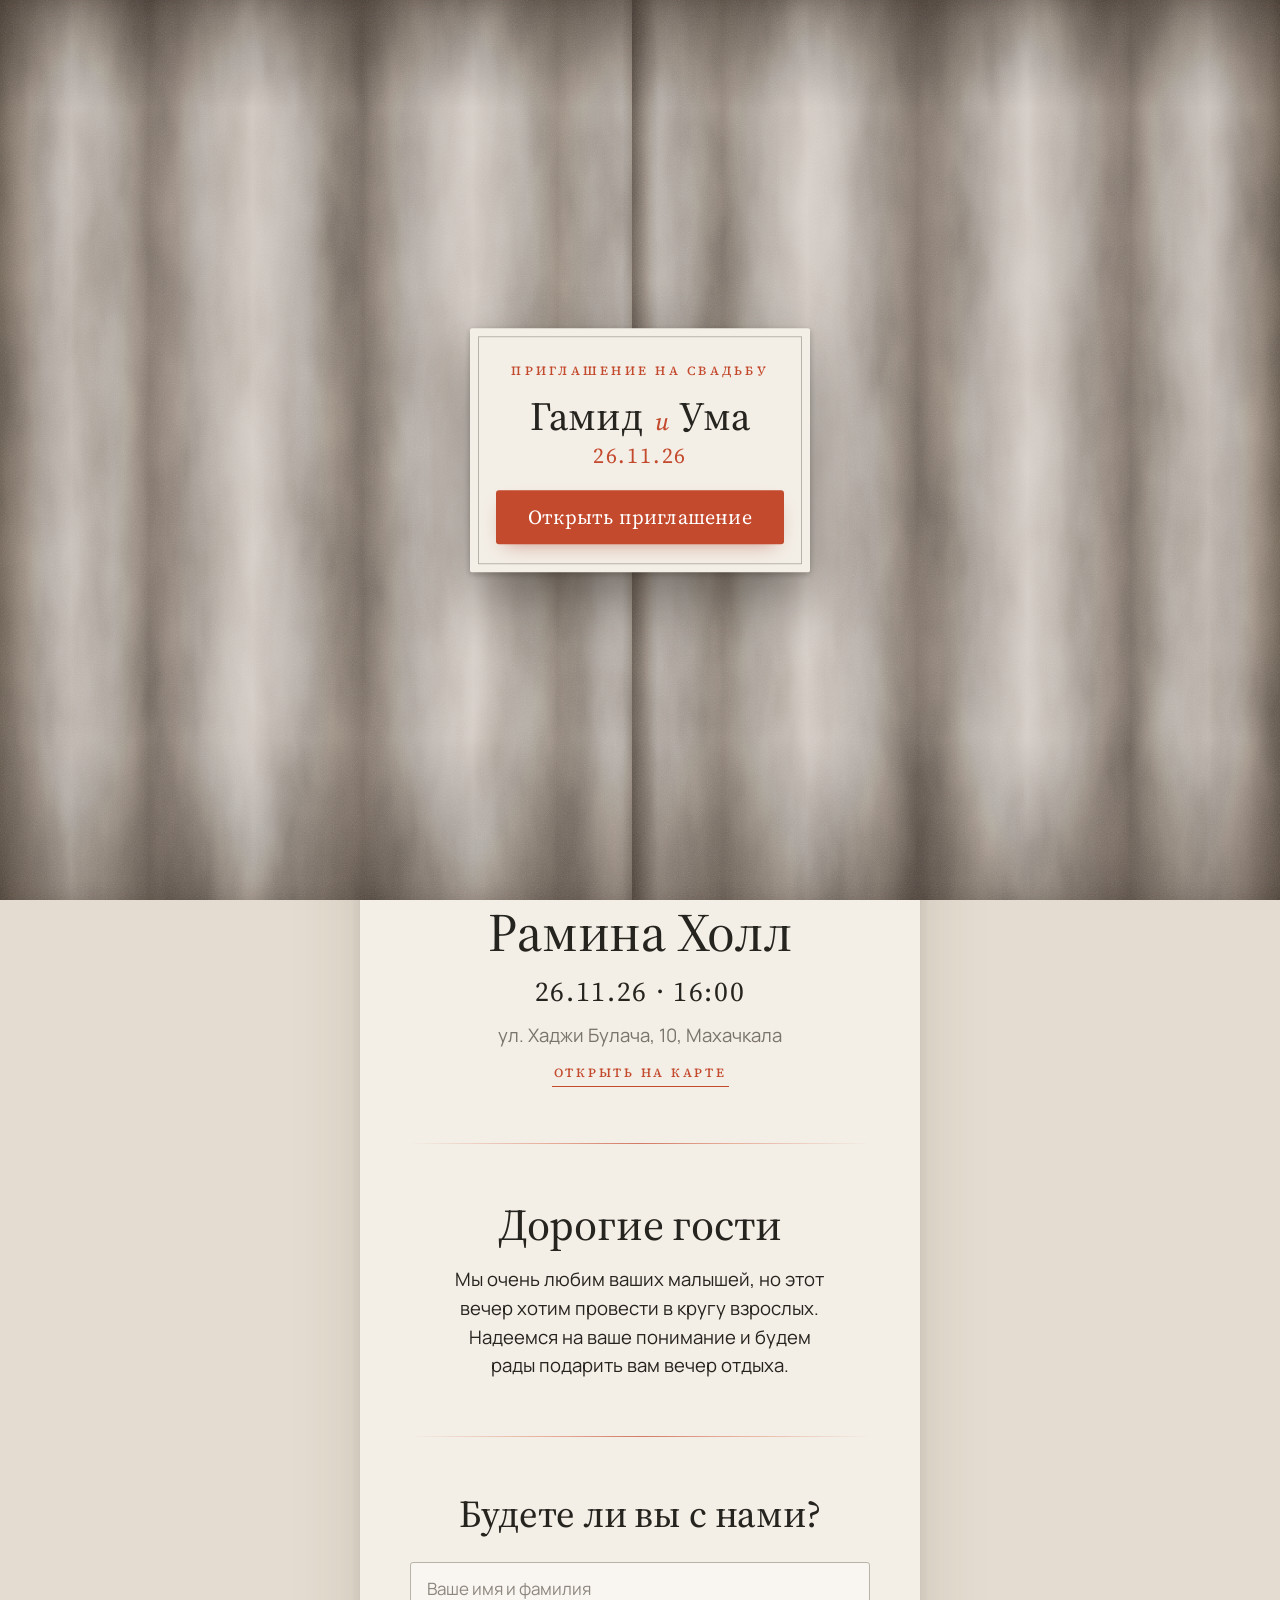
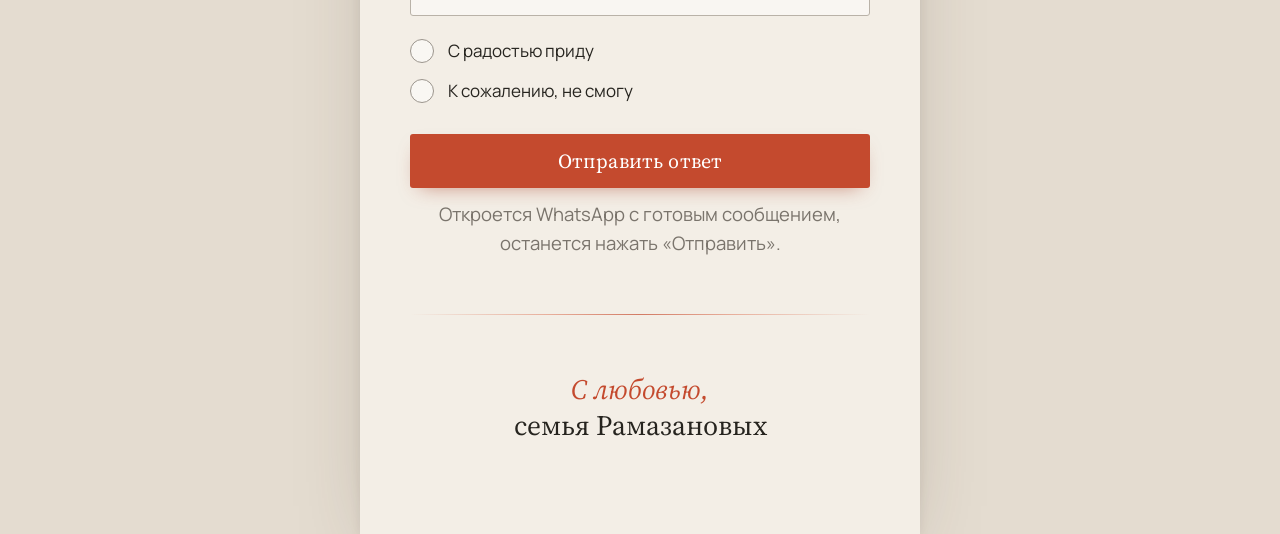
==== commit c09ae797: "Правки клиента: мягче текст про детей, коралловый акцент Лента на шторе, дата, «и», подзаголовки, кн" ====
--- a/index.html
+++ b/index.html
@@ -10,7 +10,7 @@
   <meta property="og:type" content="website">
   <meta property="og:image" content="https://atmosferaprintt.github.io/gamid-uma/assets/og.jpg">
   <meta name="theme-color" content="#F3EEE6">
-  <link rel="icon" href="data:image/svg+xml,%3Csvg xmlns='http://www.w3.org/2000/svg' viewBox='0 0 64 64'%3E%3Crect width='64' height='64' rx='14' fill='%23F3EEE6'/%3E%3Ctext x='32' y='44' font-family='Georgia,serif' font-size='34' text-anchor='middle' fill='%23AB2A21'%3E%D0%93%D0%A3%3C/text%3E%3C/svg%3E">
+  <link rel="icon" href="data:image/svg+xml,%3Csvg xmlns='http://www.w3.org/2000/svg' viewBox='0 0 64 64'%3E%3Crect width='64' height='64' rx='14' fill='%23F3EEE6'/%3E%3Ctext x='32' y='44' font-family='Georgia,serif' font-size='34' text-anchor='middle' fill='%23C44A2E'%3E%D0%93%D0%A3%3C/text%3E%3C/svg%3E">
   <link rel="preconnect" href="https://fonts.googleapis.com">
   <link rel="preconnect" href="https://fonts.gstatic.com" crossorigin>
   <link href="https://fonts.googleapis.com/css2?family=Source+Serif+4:ital,opsz,wght@0,8..60,400..600;1,8..60,400..600&family=Manrope:wght@400;500&display=swap" rel="stylesheet">
@@ -64,7 +64,7 @@
 
     <section class="block adults">
       <h2 class="rv">Дорогие гости</h2>
-      <p class="rv">Этот вечер мы планируем провести в&nbsp;кругу взрослых. Просим вас прийти без&nbsp;детей. Спасибо за&nbsp;понимание.</p>
+      <p class="rv">Мы очень любим ваших малышей, но&nbsp;этот вечер хотим провести в&nbsp;кругу взрослых. Надеемся на&nbsp;ваше понимание и&nbsp;будем рады подарить вам вечер&nbsp;отдыха.</p>
     </section>
 
     <hr class="rule">
@@ -85,7 +85,7 @@
               <output name="count">1</output>
               <button type="button" data-d="1" aria-label="Больше">+</button>
             </div>
-            <small>Только взрослые</small>
+            <small>Укажите, пожалуйста, только взрослых гостей</small>
           </div>
         </div>
         <div class="form-error" role="alert" hidden></div>
--- a/style.css
+++ b/style.css
@@ -1,4 +1,4 @@
-/* Гамид и Ума · 26.11.26 · светлая классика: крем, серый бархат, красный акцент */
+/* Гамид и Ума · 26.11.26 · светлая классика: крем, серый бархат, коралловый акцент */
 
 :root {
   --cream: #F3EEE6;          /* точно как фон, под который вырезаны шторы */
@@ -6,8 +6,9 @@
   --ink-soft: #3D3A35;
   --muted: #7A746C;
   --line: #B9B2A8;
-  --red: #AB2A21;
-  --red-deep: #8F1F18;
+  --accent: #C44A2E;         /* коралл, в тон ленте на шторе */
+  --accent-deep: #A63B23;
+  --accent-soft: #DE7A5E;
   --serif: 'Source Serif 4', 'Times New Roman', Georgia, serif;
   --sans: 'Manrope', -apple-system, 'Segoe UI', Roboto, sans-serif;
   /* 1u = сотая ширины колонки (до 560px) */
@@ -76,24 +77,24 @@
 @keyframes card-in { from { opacity: 0; transform: translate(-50%, -46%); } }
 #cover.open .cover-card { opacity: 0; transform: translate(-50%, -50%) scale(.94); pointer-events: none; }
 .cover-names { font: 460 clamp(32px, 10.4vw, 40px)/1.1 var(--serif); white-space: nowrap; margin: 14px 0 6px; }
-.cover-names i { font-size: .62em; margin: 0 .12em; }
-.cover-date { font: 400 22px/1 var(--serif); letter-spacing: .08em; color: var(--red); margin-bottom: 24px; }
+.cover-names i { font-size: .62em; margin: 0 .12em; color: var(--accent); }
+.cover-date { font: 400 22px/1 var(--serif); letter-spacing: .08em; color: var(--accent); margin-bottom: 24px; }
 
 /* ---------------- общие элементы ---------------- */
 .page { max-width: 560px; margin: 0 auto; overflow: hidden; padding-bottom: 56px; background: var(--cream); }
 .eyebrow {
-  font: 500 12.5px/1.4 var(--serif); letter-spacing: .26em; text-transform: uppercase; color: var(--ink-soft);
+  font: 500 12.5px/1.4 var(--serif); letter-spacing: .26em; text-transform: uppercase; color: var(--accent);
 }
 .btn {
   display: inline-flex; align-items: center; justify-content: center; position: relative; overflow: hidden;
   width: 100%; min-height: 54px; padding: 12px 22px; border: 0; border-radius: 3px; cursor: pointer;
-  background: var(--red); color: #fff; text-decoration: none;
+  background: var(--accent); color: #fff; text-decoration: none;
   font: 400 20px/1.2 var(--serif); letter-spacing: .01em;
-  box-shadow: 0 8px 20px -10px rgba(143, 31, 24, .7);
+  box-shadow: 0 8px 20px -10px rgba(166, 59, 35, .6);
   transition: transform .2s var(--ease), background .3s;
   -webkit-tap-highlight-color: transparent;
 }
-.btn:hover { background: var(--red-deep); }
+.btn:hover { background: var(--accent-deep); }
 .btn:active { transform: scale(.98); }
 /* блик, пробегающий по кнопке */
 .btn::after {
@@ -107,7 +108,7 @@
 .block h2 { font-size: clamp(31px, 8.9vw, 44px); line-height: 1.12; letter-spacing: -.005em; }
 .block p { color: var(--ink); font-size: 1.03em; }
 .rule {
-  height: 1px; border: 0; margin: 36px 7.5%; background: var(--line);
+  height: 1px; border: 0; margin: 36px 7.5%; background: linear-gradient(90deg, rgba(222, 122, 94, 0), rgba(222, 122, 94, .55) 30%, rgba(196, 74, 46, .7) 50%, rgba(222, 122, 94, .55) 70%, rgba(222, 122, 94, 0));
   transform: scaleX(0); transition: transform 1.3s var(--ease);
 }
 .rule.in { transform: none; }
@@ -126,15 +127,16 @@
   background:
     radial-gradient(60% 75% at 0% 30%, rgba(96, 80, 64, .09), rgba(96, 80, 64, 0) 100%),
     radial-gradient(55% 80% at 100% 35%, rgba(96, 80, 64, .09), rgba(96, 80, 64, 0) 100%),
-    linear-gradient(180deg, rgba(96, 80, 64, .05), rgba(96, 80, 64, 0) 22%);
+    linear-gradient(180deg, rgba(96, 80, 64, .05), rgba(96, 80, 64, 0) 22%),
+    radial-gradient(46% 38% at 50% 46%, rgba(232, 140, 108, .10), rgba(232, 140, 108, 0) 100%);
   -webkit-mask-image: linear-gradient(180deg, #000 55%, transparent); mask-image: linear-gradient(180deg, #000 55%, transparent);
 }
 
 .names { padding-top: calc(var(--u) * 22.6); line-height: 1; }
 .names span { display: block; }
 .names .w1, .names .w2 { font-size: calc(var(--u) * 14.6); letter-spacing: -.01em; font-weight: 470; }
-.names .and { font-style: italic; font-weight: 400; font-size: calc(var(--u) * 9.4); margin: calc(var(--u) * 2.1) 0 calc(var(--u) * 2.4); color: var(--ink-soft); }
-.hero .date { margin-top: calc(var(--u) * 7.4); font: 440 calc(var(--u) * 8.6)/1 var(--serif); letter-spacing: .06em; color: var(--red); }
+.names .and { font-style: italic; font-weight: 400; font-size: calc(var(--u) * 9.4); margin: calc(var(--u) * 2.1) 0 calc(var(--u) * 2.4); color: var(--accent); }
+.hero .date { margin-top: calc(var(--u) * 7.4); font: 440 calc(var(--u) * 8.6)/1 var(--serif); letter-spacing: .06em; color: var(--accent); }
 
 /* что происходит после открытия занавеса */
 .hero .a { opacity: 0; transform: translateY(16px); filter: blur(6px); }
@@ -162,7 +164,7 @@
 .when { font: 400 clamp(22px, 6vw, 28px)/1 var(--serif); letter-spacing: .06em; margin-top: 16px; color: var(--ink); }
 .addr { margin-top: 16px; font-size: .94em; color: var(--muted) !important; }
 .map {
-  display: inline-block; margin-top: 8px; padding: 6px 2px; color: var(--red); text-decoration: none;
+  display: inline-block; margin-top: 8px; padding: 6px 2px; color: var(--accent); text-decoration: none;
   font: 500 12.5px/1.4 var(--serif); letter-spacing: .22em; text-transform: uppercase;
   background: linear-gradient(currentColor, currentColor) 50% 100% / 100% 1px no-repeat;
   transition: background-size .4s var(--ease);
@@ -180,7 +182,7 @@
   transition: border-color .25s, background .25s, box-shadow .25s; -webkit-appearance: none; appearance: none;
 }
 .inp::placeholder { color: #8E877E; }
-.inp:focus { outline: none; border-color: var(--ink-soft); background: #fff; box-shadow: 0 0 0 4px rgba(171, 42, 33, .08); }
+.inp:focus { outline: none; border-color: var(--ink-soft); background: #fff; box-shadow: 0 0 0 4px rgba(196, 74, 46, .08); }
 .radios { margin: 22px 0 6px; display: grid; gap: 14px; }
 .radio { position: relative; display: flex; align-items: center; gap: 14px; cursor: pointer; font-size: 17px; color: var(--ink); -webkit-tap-highlight-color: transparent; }
 .radio input { position: absolute; opacity: 0; pointer-events: none; }
@@ -188,10 +190,10 @@
   flex: none; width: 24px; height: 24px; border-radius: 50%; border: 1px solid #9B958D; background: rgba(255, 255, 255, .5);
   display: grid; place-items: center; transition: border-color .25s;
 }
-.dot::after { content: ''; width: 12px; height: 12px; border-radius: 50%; background: var(--red); transform: scale(0); transition: transform .35s cubic-bezier(.3, 1.6, .5, 1); }
-.radio input:checked + .dot { border-color: var(--red); }
+.dot::after { content: ''; width: 12px; height: 12px; border-radius: 50%; background: var(--accent); transform: scale(0); transition: transform .35s cubic-bezier(.3, 1.6, .5, 1); }
+.radio input:checked + .dot { border-color: var(--accent); }
 .radio input:checked + .dot::after { transform: scale(1); }
-.radio input:focus-visible + .dot { box-shadow: 0 0 0 4px rgba(171, 42, 33, .15); }
+.radio input:focus-visible + .dot { box-shadow: 0 0 0 4px rgba(196, 74, 46, .15); }
 
 /* «сколько вас» раскрывается плавно */
 .count { display: grid; grid-template-rows: 0fr; opacity: 0; transition: grid-template-rows .5s var(--ease), opacity .4s; }
@@ -203,7 +205,7 @@
 .stepper button { width: 42px; height: 40px; border: 0; background: none; cursor: pointer; font-size: 20px; color: var(--ink-soft); }
 .stepper output { min-width: 30px; text-align: center; font: 400 21px var(--serif); }
 
-.form-error { margin-top: 14px; color: var(--red); font-size: 15px; }
+.form-error { margin-top: 14px; color: var(--accent); font-size: 15px; }
 .form-error.shake { animation: shake .4s; }
 @keyframes shake { 20%, 60% { transform: translateX(-5px); } 40%, 80% { transform: translateX(5px); } }
 #rsvp-form .btn { margin-top: 24px; }
@@ -211,14 +213,14 @@
 
 .thanks { text-align: center; animation: rise-soft .8s var(--ease) both; }
 .thanks[hidden] { display: none; }
-.thanks-title { font: italic 400 44px/1 var(--serif); color: var(--red); }
+.thanks-title { font: italic 400 44px/1 var(--serif); color: var(--accent); }
 .thanks p { margin: 14px auto 22px; max-width: 22em; }
 .link { display: block; margin: 14px auto 0; border: 0; background: none; cursor: pointer; color: var(--muted); text-decoration: underline; text-underline-offset: 3px; font-size: 15px; }
 @keyframes rise-soft { from { opacity: 0; transform: translateY(12px); } }
 
 /* ---------------- подпись ---------------- */
 .sign { font-family: var(--serif); font-size: clamp(22px, 6vw, 28px); line-height: 1.3; }
-.sign em { display: block; }
+.sign em { display: block; color: var(--accent); }
 
 /* ---------------- появление при прокрутке ---------------- */
 .rv { opacity: 0; transform: translateY(22px); filter: blur(4px); transition: opacity 1s var(--ease), transform 1.1s var(--ease), filter 1s var(--ease); }
